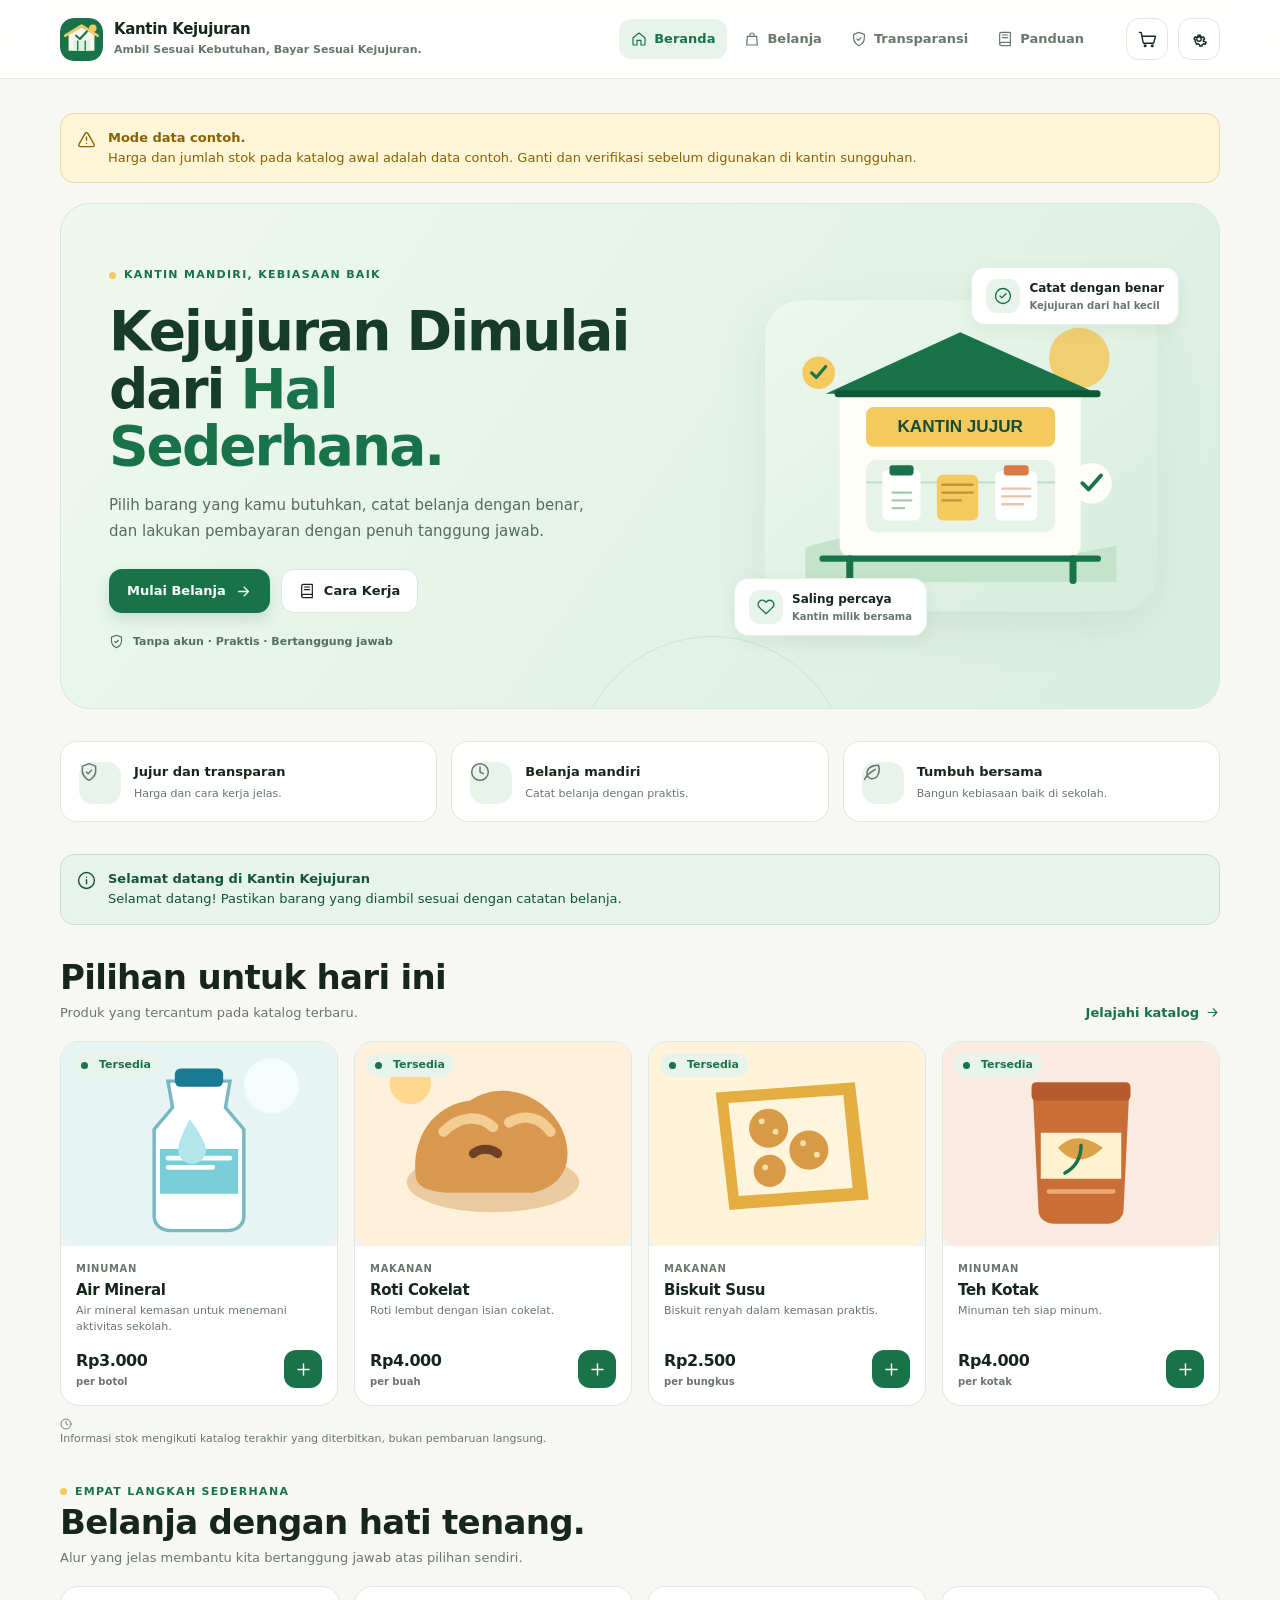
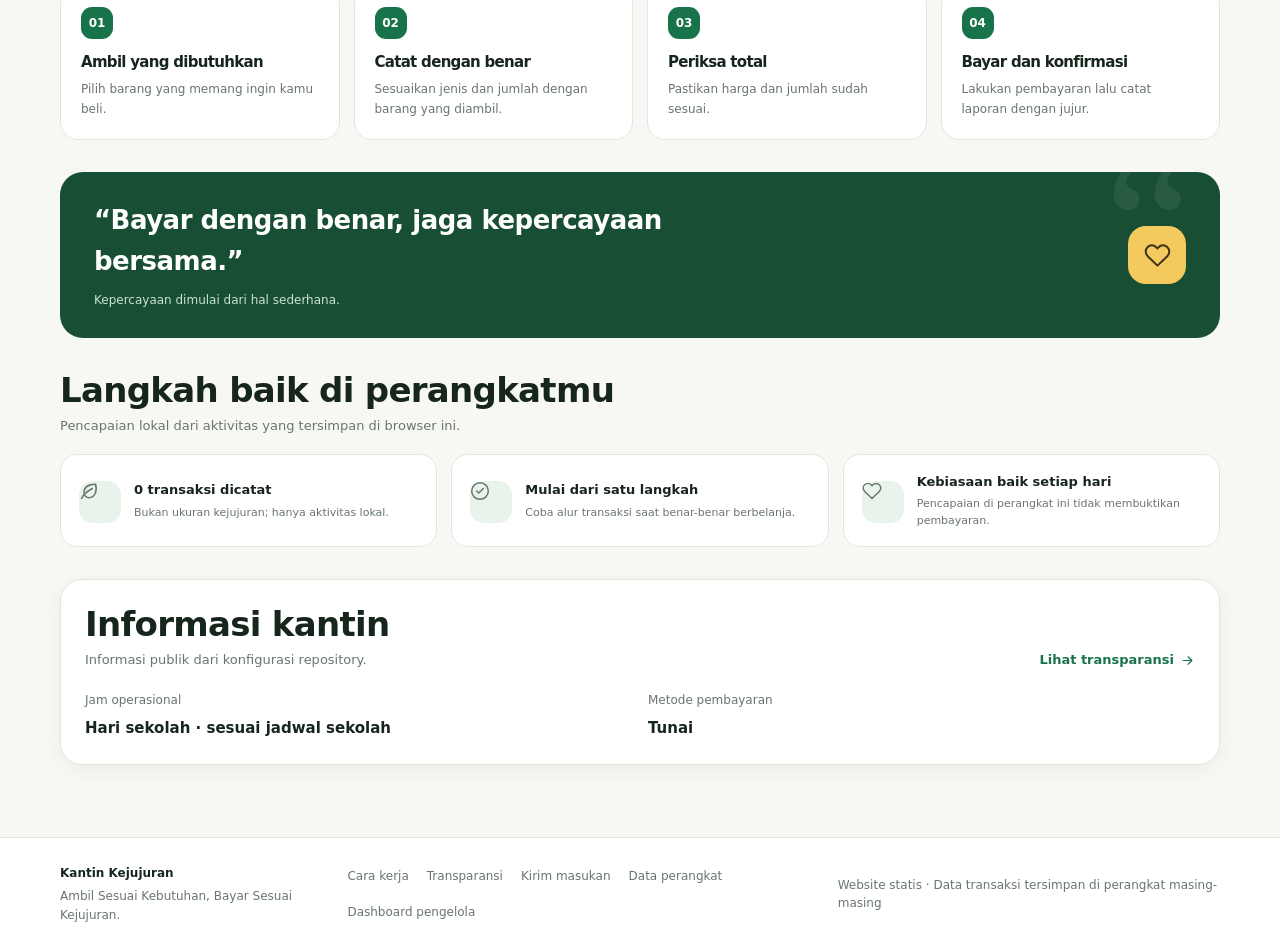
==== index.html @ 459eb71c "Add files via upload" ====
<!doctype html>
<html lang="id">
<head>
  <meta charset="utf-8">
  <meta name="viewport" content="width=device-width, initial-scale=1">
  <meta name="theme-color" content="#18734a">
  <meta name="description" content="Kantin Kejujuran — ambil sesuai kebutuhan, bayar sesuai kejujuran. Katalog dan pencatatan mandiri yang sederhana untuk lingkungan sekolah.">
  <meta name="color-scheme" content="light dark">
  <title>Kantin Kejujuran — Kejujuran Dimulai dari Hal Sederhana</title>
  <link rel="icon" type="image/svg+xml" href="./assets/images/logo.svg">
  <link rel="manifest" href="./manifest.json">
  <link rel="stylesheet" href="./assets/css/style.css">
  <link rel="stylesheet" href="./assets/css/components.css">
  <link rel="stylesheet" href="./assets/css/responsive.css">
</head>
<body>
  <a class="skip-link" href="#main-content">Lewati ke konten utama</a>
  <div id="app" class="app-shell">
    <header id="site-header" class="site-header"></header>
    <main id="main-content" tabindex="-1" class="main-content">
      <section class="loading-shell" aria-live="polite">
        <div class="loading-mark"><img src="./assets/images/logo.svg" alt="" width="44" height="44"></div>
        <p>Menyiapkan Kantin Kejujuran…</p>
      </section>
    </main>
    <footer id="site-footer" class="site-footer"></footer>
    <nav id="mobile-nav" class="mobile-nav" aria-label="Navigasi utama"></nav>
    <div id="toast-region" class="toast-region" aria-live="polite" aria-atomic="true"></div>
    <div id="dialog-root"></div>
  </div>
  <script type="module" src="./assets/js/app.js"></script>
</body>
</html>
---- assets/css/style.css ----
:root{--green:#18734a;--green-dark:#105637;--green-soft:#e8f4eb;--accent:#f4c95d;--cream:#f7f8f3;--surface:#fff;--surface-2:#f1f4ee;--text:#17261d;--muted:#68766d;--border:#dfe7df;--danger:#b64242;--danger-bg:#fff0ef;--warning:#8a6100;--warning-bg:#fff5d8;--success:#18734a;--shadow:0 16px 42px rgba(24,65,42,.08);--shadow-sm:0 5px 18px rgba(24,65,42,.06);--radius:22px;--radius-sm:14px;--radius-xs:10px;--content:1160px;--space:8px;--transition:180ms ease;--font:Inter,ui-sans-serif,system-ui,-apple-system,BlinkMacSystemFont,"Segoe UI",sans-serif}
*{box-sizing:border-box}html{scroll-behavior:smooth;scroll-padding-top:94px}body{margin:0;background:var(--cream);color:var(--text);font:15px/1.55 var(--font);-webkit-font-smoothing:antialiased}body.theme-dark{--cream:#111913;--surface:#18231b;--surface-2:#202d23;--text:#eef5ef;--muted:#a5b4a8;--border:#334338;--green-soft:#203d2b;--danger-bg:#402322;--warning-bg:#40371d;--shadow:0 16px 42px rgba(0,0,0,.22);--shadow-sm:0 5px 18px rgba(0,0,0,.17)}a{color:inherit;text-decoration:none}button,input,select,textarea{font:inherit}button{cursor:pointer}button:disabled{opacity:.45;cursor:not-allowed}img{max-width:100%;display:block}svg{display:block}.skip-link{position:fixed;z-index:999;left:12px;top:12px;padding:12px 16px;border-radius:10px;background:var(--text);color:var(--surface);transform:translateY(-160%)}.skip-link:focus{transform:translateY(0)}.app-shell{min-height:100vh;display:flex;flex-direction:column}.main-content{width:min(100% - 40px,var(--content));margin:0 auto;flex:1;padding:34px 0 72px;outline:none}.site-header{position:sticky;top:0;z-index:30;background:color-mix(in srgb,var(--surface) 92%,transparent);backdrop-filter:blur(16px);border-bottom:1px solid color-mix(in srgb,var(--border) 82%,transparent)}.header-inner{max-width:var(--content);width:calc(100% - 40px);margin:auto;min-height:78px;display:flex;align-items:center;gap:30px}.brand{display:inline-flex;align-items:center;gap:11px;flex-shrink:0}.brand-logo{width:43px;height:43px;border-radius:14px}.brand-copy{display:flex;flex-direction:column;line-height:1.16}.brand-name{font-size:15px;font-weight:850;letter-spacing:-.35px}.brand-tagline{margin-top:5px;font-size:11px;color:var(--muted);font-weight:550}.desktop-nav{display:flex;align-items:center;gap:5px;margin-left:auto}.nav-link{display:inline-flex;align-items:center;gap:7px;padding:10px 12px;border-radius:12px;color:var(--muted);font-size:13px;font-weight:700;transition:background var(--transition),color var(--transition)}.nav-link:hover,.nav-link.active{background:var(--green-soft);color:var(--green)}.header-actions{display:flex;align-items:center;gap:10px}.icon-button{position:relative;width:42px;height:42px;display:inline-grid;place-items:center;border:1px solid var(--border);border-radius:13px;background:var(--surface);color:var(--text);transition:transform var(--transition),border-color var(--transition)}.icon-button:hover{border-color:var(--green);transform:translateY(-1px)}.cart-count{position:absolute;top:-5px;right:-5px;min-width:19px;height:19px;padding:0 5px;display:grid;place-items:center;border-radius:999px;background:var(--accent);color:#3c3216;font-size:10px;font-weight:900;border:2px solid var(--surface)}.mobile-nav{display:none}.site-footer{border-top:1px solid var(--border);background:var(--surface)}.footer-inner{max-width:var(--content);width:calc(100% - 40px);margin:auto;padding:26px 0;display:flex;align-items:center;justify-content:space-between;gap:20px;color:var(--muted);font-size:12px}.footer-links{display:flex;flex-wrap:wrap;gap:18px}.footer-links a:hover{color:var(--green)}.loading-shell{min-height:42vh;display:flex;flex-direction:column;align-items:center;justify-content:center;color:var(--muted);gap:12px}.loading-mark{width:64px;height:64px;border-radius:20px;background:var(--green-soft);display:grid;place-items:center;animation:soft-pulse 1.4s ease-in-out infinite}@keyframes soft-pulse{50%{transform:scale(.96);opacity:.75}}.page-stack{display:flex;flex-direction:column;gap:32px}.page-heading{display:flex;justify-content:space-between;align-items:flex-end;gap:20px;margin-bottom:26px}.eyebrow{display:inline-flex;align-items:center;gap:8px;color:var(--green);text-transform:uppercase;letter-spacing:1.3px;font-size:11px;font-weight:850}.eyebrow-dot{width:7px;height:7px;border-radius:50%;background:var(--accent)}h1,h2,h3,h4,p{margin-top:0}h1,h2,h3,h4{line-height:1.18;letter-spacing:-.7px}h1{font-size:clamp(30px,4.5vw,52px);margin:11px 0 14px;font-weight:850}h2{font-size:clamp(24px,3vw,34px);margin-bottom:10px;font-weight:820}h3{font-size:19px;margin-bottom:8px;font-weight:800}h4{font-size:15px;margin-bottom:7px;font-weight:800}.lead{font-size:17px;color:var(--muted);max-width:650px;line-height:1.7}.muted{color:var(--muted)}.small{font-size:12px}.tiny{font-size:11px}.section-heading{display:flex;align-items:flex-end;justify-content:space-between;gap:18px;margin-bottom:18px}.section-heading p{margin-bottom:0;color:var(--muted);font-size:13px}.section-title{margin:0 0 6px}.content-narrow{max-width:800px;margin:0 auto}.surface{background:var(--surface);border:1px solid var(--border);border-radius:var(--radius);box-shadow:var(--shadow-sm)}.panel{padding:24px}.subtle-panel{background:var(--surface-2);border:1px solid var(--border);border-radius:var(--radius-sm);padding:16px}.divider{height:1px;background:var(--border);margin:20px 0}.notice{display:flex;align-items:flex-start;gap:12px;padding:14px 16px;border:1px solid #c8dfce;background:var(--green-soft);color:var(--green-dark);border-radius:14px;font-size:13px}.notice.warning{border-color:#ead7a3;background:var(--warning-bg);color:var(--warning)}.notice.danger{border-color:#edc7c4;background:var(--danger-bg);color:var(--danger)}.notice.info{border-color:var(--border);background:var(--surface-2);color:var(--muted)}.notice svg{flex-shrink:0;margin-top:2px}.notice strong{color:inherit}.button{display:inline-flex;align-items:center;justify-content:center;gap:9px;min-height:44px;padding:11px 17px;border-radius:13px;border:1px solid transparent;font-weight:800;font-size:13px;line-height:1.2;transition:transform var(--transition),background var(--transition),border-color var(--transition),box-shadow var(--transition);white-space:nowrap}.button:hover{transform:translateY(-1px)}.button:active{transform:translateY(0)}.button-primary{background:var(--green);color:#fff;box-shadow:0 7px 15px rgba(24,115,74,.16)}.button-primary:hover{background:var(--green-dark)}.button-secondary{background:var(--surface);border-color:var(--border);color:var(--text)}.button-secondary:hover{border-color:var(--green);color:var(--green)}.button-soft{background:var(--green-soft);color:var(--green)}.button-accent{background:var(--accent);color:#3d3212}.button-danger{background:var(--danger-bg);color:var(--danger);border-color:color-mix(in srgb,var(--danger) 18%,transparent)}.button-ghost{background:transparent;color:var(--muted);border-color:transparent}.button-sm{min-height:35px;padding:8px 11px;font-size:12px;border-radius:10px}.button-block{width:100%}.button-row{display:flex;align-items:center;gap:10px;flex-wrap:wrap}.text-link{display:inline-flex;align-items:center;gap:6px;color:var(--green);font-weight:800;font-size:13px}.text-link:hover{text-decoration:underline;text-underline-offset:3px}.pill{display:inline-flex;align-items:center;gap:6px;padding:5px 9px;border-radius:999px;background:var(--surface-2);color:var(--muted);font-size:11px;font-weight:800;line-height:1.25}.pill.success{background:var(--green-soft);color:var(--green)}.pill.warning{background:var(--warning-bg);color:var(--warning)}.pill.danger{background:var(--danger-bg);color:var(--danger)}.pill.demo{background:#fff2d1;color:#795800}.field{display:flex;flex-direction:column;gap:7px}.field label,.field-label{font-size:12px;font-weight:800;color:var(--text)}.field-hint{font-size:11px;color:var(--muted);margin-top:-2px}.input,.select,.textarea{width:100%;min-height:45px;border:1px solid var(--border);border-radius:12px;padding:11px 13px;background:var(--surface);color:var(--text);outline:none;transition:border-color var(--transition),box-shadow var(--transition)}.textarea{min-height:100px;resize:vertical}.input:focus,.select:focus,.textarea:focus{border-color:var(--green);box-shadow:0 0 0 3px color-mix(in srgb,var(--green) 14%,transparent)}.field-error{color:var(--danger);font-size:11px;min-height:0}.form-grid{display:grid;grid-template-columns:repeat(2,minmax(0,1fr));gap:16px}.form-grid .full{grid-column:1/-1}.checkbox-row{display:flex;align-items:flex-start;gap:10px;font-size:13px;color:var(--text)}.checkbox-row input{margin-top:4px;accent-color:var(--green);width:17px;height:17px;flex-shrink:0}.empty-state{text-align:center;padding:38px 22px;border:1px dashed var(--border);border-radius:var(--radius);background:var(--surface)}.empty-icon{width:57px;height:57px;display:grid;place-items:center;background:var(--green-soft);color:var(--green);border-radius:19px;margin:0 auto 16px}.empty-state p{max-width:390px;color:var(--muted);font-size:13px;margin:0 auto 18px}.toast-region{position:fixed;z-index:100;right:18px;bottom:20px;display:flex;flex-direction:column;gap:10px;width:min(370px,calc(100% - 36px));pointer-events:none}.toast{display:flex;gap:11px;align-items:flex-start;padding:14px 16px;background:var(--text);color:var(--surface);border-radius:14px;box-shadow:var(--shadow);animation:toast-in 180ms ease;pointer-events:auto;font-size:13px}.toast svg{flex-shrink:0;color:var(--accent)}@keyframes toast-in{from{opacity:0;transform:translateY(8px)}to{opacity:1;transform:translateY(0)}}.dialog-backdrop{position:fixed;z-index:80;inset:0;background:rgba(13,31,20,.48);padding:20px;display:grid;place-items:center;backdrop-filter:blur(3px)}.dialog{width:min(100%,500px);max-height:min(90vh,760px);overflow:auto;background:var(--surface);border:1px solid var(--border);border-radius:22px;box-shadow:var(--shadow);padding:24px}.dialog-head{display:flex;align-items:flex-start;justify-content:space-between;gap:16px;margin-bottom:18px}.dialog-head h3{margin:0}.dialog-close{background:var(--surface-2);border:0;border-radius:10px;width:35px;height:35px;display:grid;place-items:center;color:var(--muted);flex-shrink:0}.stat-grid{display:grid;grid-template-columns:repeat(4,minmax(0,1fr));gap:14px}.stat-card{padding:18px;border:1px solid var(--border);border-radius:18px;background:var(--surface)}.stat-top{display:flex;align-items:center;justify-content:space-between;gap:10px;color:var(--muted);font-size:12px;font-weight:700}.stat-icon{width:37px;height:37px;display:grid;place-items:center;background:var(--green-soft);color:var(--green);border-radius:12px}.stat-value{font-size:27px;letter-spacing:-.9px;font-weight:850;line-height:1.2;margin:12px 0 5px}.stat-note{font-size:11px;color:var(--muted)}.data-table-wrap{width:100%;overflow:auto;border:1px solid var(--border);border-radius:16px;background:var(--surface)}.data-table{width:100%;border-collapse:collapse;min-width:630px;font-size:12px}.data-table th{background:var(--surface-2);text-align:left;color:var(--muted);font-size:10px;text-transform:uppercase;letter-spacing:.7px;padding:13px 15px;font-weight:900;white-space:nowrap}.data-table td{padding:13px 15px;border-top:1px solid var(--border);vertical-align:middle}.data-table tbody tr:hover{background:color-mix(in srgb,var(--surface-2) 55%,transparent)}.table-product{display:flex;align-items:center;gap:10px;min-width:170px}.table-product img{width:42px;height:36px;object-fit:contain;border-radius:9px;background:var(--surface-2)}.table-product strong{display:block;font-size:12px}.table-product span{display:block;color:var(--muted);font-size:10px}.mini-actions{display:flex;gap:6px}.mini-actions .button{min-height:31px;padding:6px 9px}.status-dot{display:inline-block;width:7px;height:7px;border-radius:50%;background:currentColor;margin-right:5px}.rule-list{list-style:none;padding:0;margin:0;display:grid;gap:12px}.rule-list li{display:flex;align-items:flex-start;gap:10px;font-size:13px}.rule-check{width:21px;height:21px;border-radius:8px;background:var(--green-soft);color:var(--green);display:grid;place-items:center;flex-shrink:0}.progress-track{height:7px;border-radius:20px;background:var(--surface-2);overflow:hidden}.progress-fill{height:100%;border-radius:20px;background:var(--green);transition:width 220ms ease}.tab-row{display:flex;align-items:center;gap:6px;padding:5px;background:var(--surface-2);border-radius:14px;width:max-content;max-width:100%;overflow:auto}.tab-button{border:0;background:transparent;color:var(--muted);padding:9px 13px;border-radius:10px;font-size:12px;font-weight:800;white-space:nowrap}.tab-button.active{background:var(--surface);color:var(--green);box-shadow:var(--shadow-sm)}.filter-bar{display:flex;gap:10px;align-items:center;flex-wrap:wrap;margin-bottom:18px}.search-wrap{position:relative;flex:1;min-width:180px}.search-wrap .input{padding-left:41px}.search-wrap .search-icon{position:absolute;left:14px;top:50%;transform:translateY(-50%);color:var(--muted);pointer-events:none}.search-wrap .input:focus+.search-icon{color:var(--green)}.product-grid{display:grid;grid-template-columns:repeat(4,minmax(0,1fr));gap:16px}.product-card{background:var(--surface);border:1px solid var(--border);border-radius:19px;overflow:hidden;transition:transform var(--transition),box-shadow var(--transition),border-color var(--transition);display:flex;flex-direction:column;min-width:0}.product-card:hover{transform:translateY(-3px);box-shadow:var(--shadow);border-color:color-mix(in srgb,var(--green) 35%,var(--border))}.product-visual{position:relative;background:var(--surface-2);aspect-ratio:1.35/1;display:grid;place-items:center;overflow:hidden;cursor:pointer}.product-visual img{width:100%;height:100%;object-fit:cover;transition:transform 250ms ease}.product-card:hover .product-visual img{transform:scale(1.035)}.product-stock{position:absolute;top:11px;left:11px}.product-info{padding:15px;display:flex;flex-direction:column;flex:1}.product-category{font-size:10px;color:var(--muted);font-weight:800;text-transform:uppercase;letter-spacing:.7px}.product-name{font-size:15px;font-weight:850;margin:5px 0 4px;letter-spacing:-.3px}.product-description{font-size:11px;color:var(--muted);line-height:1.45;margin:0 0 14px;display:-webkit-box;-webkit-line-clamp:2;-webkit-box-orient:vertical;overflow:hidden}.product-card-bottom{display:flex;align-items:center;justify-content:space-between;gap:8px;margin-top:auto}.product-price{font-size:16px;font-weight:900;letter-spacing:-.4px}.product-unit{font-size:10px;color:var(--muted);font-weight:600}.add-button{height:38px;width:38px;flex-shrink:0;display:grid;place-items:center;background:var(--green);color:#fff;border:0;border-radius:12px;transition:background var(--transition),transform var(--transition)}.add-button:hover{background:var(--green-dark);transform:scale(1.04)}.add-button:disabled{background:var(--surface-2);color:var(--muted)}
---- assets/css/components.css ----
/* Komponen khusus halaman */
.hero{position:relative;overflow:hidden;display:grid;grid-template-columns:1.08fr .92fr;gap:30px;align-items:center;min-height:390px;padding:42px 48px;border-radius:30px;background:linear-gradient(125deg,#eff8ef 0%,#e3f2e7 58%,#d9efdf 100%);border:1px solid #d5e9d8}.theme-dark .hero{background:linear-gradient(125deg,#203b2a,#1d3325 58%,#23422c);border-color:#36533e}.hero::after{content:"";position:absolute;width:270px;height:270px;border:1px solid rgba(24,115,74,.11);border-radius:50%;right:32%;bottom:-200px}.hero-copy{position:relative;z-index:1;max-width:550px}.hero h1{font-size:clamp(35px,4.5vw,55px);line-height:1.05;letter-spacing:-2px;color:#163b28;margin:17px 0}.theme-dark .hero h1{color:#ecf7ee}.hero h1 span{color:var(--green)}.hero .lead{font-size:15px;max-width:490px;color:#536d5c}.theme-dark .hero .lead{color:#b9d2bf}.hero-actions{display:flex;flex-wrap:wrap;gap:11px;margin-top:25px}.hero-visual{position:relative;z-index:1;justify-self:end;width:100%;max-width:420px}.hero-visual img{width:100%;filter:drop-shadow(0 16px 24px rgba(27,81,45,.08))}.hero-float{position:absolute;display:flex;align-items:center;gap:9px;background:var(--surface);border:1px solid rgba(22,89,49,.1);padding:11px 14px;border-radius:14px;box-shadow:var(--shadow-sm);font-size:11px;font-weight:850}.hero-float strong{display:block;font-size:12px}.hero-float span{color:var(--muted);display:block;font-size:10px;font-weight:600}.hero-float .float-icon{width:34px;height:34px;border-radius:11px;display:grid;place-items:center;background:var(--green-soft);color:var(--green)}.hero-float.top{top:21px;right:-8px}.hero-float.bottom{left:-17px;bottom:30px}.trust-strip{display:grid;grid-template-columns:repeat(3,minmax(0,1fr));gap:14px}.trust-item{display:flex;align-items:center;gap:13px;padding:17px 18px;background:var(--surface);border:1px solid var(--border);border-radius:17px}.trust-icon{width:42px;height:42px;border-radius:14px;display:grid;place-items:center;background:var(--green-soft);color:var(--green);flex-shrink:0}.trust-item strong{display:block;font-size:13px}.trust-item span{display:block;color:var(--muted);font-size:11px;margin-top:3px}.category-chips{display:flex;align-items:center;gap:8px;overflow-x:auto;padding:2px 0 5px;scrollbar-width:thin}.category-chip{display:inline-flex;align-items:center;gap:7px;border:1px solid var(--border);border-radius:999px;padding:9px 13px;white-space:nowrap;font-weight:750;font-size:12px;color:var(--muted);background:var(--surface)}.category-chip:hover,.category-chip.active{background:var(--green-soft);border-color:#b7d9c0;color:var(--green)}.how-grid{display:grid;grid-template-columns:repeat(4,minmax(0,1fr));gap:14px}.how-card{padding:20px;background:var(--surface);border:1px solid var(--border);border-radius:18px}.step-number{height:32px;width:32px;display:grid;place-items:center;background:var(--green);color:#fff;border-radius:11px;font-size:12px;font-weight:900;margin-bottom:15px}.how-card h3{font-size:15px}.how-card p{font-size:12px;color:var(--muted);margin-bottom:0;line-height:1.65}.quote-banner{position:relative;overflow:hidden;border-radius:23px;background:#184f34;color:#fff;padding:28px 34px;display:flex;align-items:center;justify-content:space-between;gap:24px}.quote-banner::after{content:"“";position:absolute;right:27px;top:-47px;font-size:200px;line-height:1;color:rgba(255,255,255,.07);font-family:Georgia,serif}.quote-banner blockquote{position:relative;z-index:1;font-size:clamp(19px,2.5vw,26px);font-weight:800;letter-spacing:-.5px;max-width:650px;margin:0}.quote-banner p{position:relative;z-index:1;color:#cbe2d1;margin:10px 0 0;font-size:12px}.quote-mark{position:relative;z-index:1;flex-shrink:0;width:58px;height:58px;border-radius:18px;background:var(--accent);color:#3f3517;display:grid;place-items:center}.cart-layout{display:grid;grid-template-columns:minmax(0,1fr) 340px;align-items:start;gap:22px}.cart-items{display:grid;gap:12px}.cart-item{display:grid;grid-template-columns:83px minmax(0,1fr) auto;gap:15px;align-items:center;padding:15px;background:var(--surface);border:1px solid var(--border);border-radius:17px}.cart-item img{width:83px;height:78px;object-fit:cover;background:var(--surface-2);border-radius:12px}.cart-item-title{font-size:14px;font-weight:850;margin:0 0 3px}.cart-item-price{font-size:12px;color:var(--muted)}.cart-item-side{text-align:right;display:flex;flex-direction:column;align-items:flex-end;gap:9px}.cart-item-subtotal{font-size:14px;font-weight:900}.quantity-control{display:flex;align-items:center;gap:11px;padding:4px;background:var(--surface-2);border-radius:11px}.quantity-control button{width:29px;height:29px;border:1px solid var(--border);border-radius:8px;background:var(--surface);color:var(--text);display:grid;place-items:center}.quantity-control span{min-width:16px;text-align:center;font-size:12px;font-weight:850}.summary-card{padding:22px;position:sticky;top:100px}.summary-card h3{margin-bottom:17px}.summary-line{display:flex;align-items:center;justify-content:space-between;gap:12px;margin:12px 0;color:var(--muted);font-size:12px}.summary-line strong{color:var(--text);font-size:12px}.summary-total{display:flex;justify-content:space-between;align-items:flex-end;gap:12px;border-top:1px dashed var(--border);padding-top:17px;margin-top:17px}.summary-total span{font-size:12px;color:var(--muted)}.summary-total strong{font-size:24px;letter-spacing:-.8px}.checkout-steps{display:flex;gap:8px;align-items:center;margin:0 0 24px}.checkout-step{display:flex;align-items:center;gap:9px;color:var(--muted);font-size:11px;font-weight:800}.checkout-step .num{width:29px;height:29px;border:1px solid var(--border);display:grid;place-items:center;border-radius:10px;background:var(--surface);font-size:11px}.checkout-step.active{color:var(--green)}.checkout-step.active .num,.checkout-step.done .num{background:var(--green);color:#fff;border-color:var(--green)}.step-line{height:1px;flex:1;background:var(--border);min-width:15px}.checkout-layout{display:grid;grid-template-columns:minmax(0,1fr) 330px;gap:22px;align-items:start}.payment-option{display:flex;align-items:flex-start;gap:12px;padding:15px;border:1px solid var(--border);border-radius:15px;background:var(--surface);cursor:pointer}.payment-option:has(input:checked){border-color:var(--green);box-shadow:0 0 0 2px color-mix(in srgb,var(--green) 12%,transparent);background:var(--green-soft)}.payment-option input{margin-top:4px;accent-color:var(--green)}.payment-option-title{display:block;font-size:13px;font-weight:850}.payment-option-desc{display:block;font-size:11px;color:var(--muted);margin-top:3px}.receipt-paper{max-width:680px;margin:0 auto;background:#fff;color:#1c2820;border:1px solid #e1e6e0;border-radius:8px;box-shadow:var(--shadow);padding:34px}.receipt-head{text-align:center;padding-bottom:22px;border-bottom:1px dashed #cdd6ce}.receipt-head img{width:47px;height:47px;margin:0 auto 10px}.receipt-head h2{font-size:22px;margin:0 0 4px}.receipt-head p{color:#68766d;font-size:11px;margin:0}.receipt-id{display:flex;justify-content:space-between;gap:15px;padding:17px 0;font-size:11px}.receipt-id strong{display:block;font-size:12px}.receipt-table{width:100%;border-collapse:collapse;margin:8px 0 18px;font-size:12px}.receipt-table th,.receipt-table td{padding:10px 0;border-bottom:1px solid #e7ebe7;text-align:left}.receipt-table th{color:#68766d;font-size:10px}.receipt-table td:last-child,.receipt-table th:last-child{text-align:right}.receipt-total{display:flex;justify-content:space-between;align-items:center;padding-top:12px;font-size:13px}.receipt-total strong{font-size:22px}.receipt-note{font-size:10px;color:#68766d;line-height:1.6;padding:13px;background:#f4f7f3;margin-top:20px;border-radius:8px}.timeline{display:grid;gap:0}.timeline-item{display:grid;grid-template-columns:38px minmax(0,1fr);gap:11px;padding-bottom:20px;position:relative}.timeline-item:not(:last-child)::before{content:"";position:absolute;top:29px;bottom:0;left:17px;width:2px;background:var(--border)}.timeline-icon{width:36px;height:36px;border-radius:12px;display:grid;place-items:center;background:var(--green-soft);color:var(--green);position:relative;z-index:1}.timeline-item h4{margin:2px 0 5px}.timeline-item p{font-size:12px;color:var(--muted);margin:0}.honesty-guide{display:grid;grid-template-columns:230px minmax(0,1fr);gap:22px}.guide-steps{display:grid;gap:8px}.guide-step{width:100%;border:1px solid var(--border);background:var(--surface);padding:13px;border-radius:13px;display:flex;align-items:center;gap:10px;text-align:left;color:var(--muted);font-size:12px;font-weight:750}.guide-step.active{background:var(--green-soft);border-color:#b8d9c0;color:var(--green)}.guide-step .num{width:27px;height:27px;display:grid;place-items:center;border-radius:9px;background:var(--surface-2);font-size:11px;font-weight:900}.guide-content{padding:28px}.guide-illustration{width:70px;height:70px;border-radius:22px;background:var(--green-soft);display:grid;place-items:center;color:var(--green);margin-bottom:20px}.guide-content p{color:var(--muted);max-width:530px}.settings-preview{border:1px dashed var(--border);border-radius:18px;padding:18px;background:var(--surface-2)}.settings-preview-card{border-radius:14px;padding:18px;color:#fff;background:var(--green);display:flex;gap:12px;align-items:center}.settings-preview-card img{width:44px;height:44px;border-radius:13px}.settings-preview-card strong{display:block}.settings-preview-card span{display:block;font-size:11px;opacity:.8}.color-input{width:48px;height:43px;border:1px solid var(--border);border-radius:10px;padding:3px;background:var(--surface)}.file-drop{border:1px dashed var(--border);border-radius:14px;background:var(--surface-2);padding:19px;text-align:center}.file-drop input{display:block;width:100%;margin-top:12px;font-size:12px}.admin-layout{display:grid;grid-template-columns:220px minmax(0,1fr);gap:22px;align-items:start}.admin-sidebar{position:sticky;top:98px;padding:14px}.admin-sidebar-title{font-size:10px;color:var(--muted);text-transform:uppercase;letter-spacing:1px;font-weight:900;padding:8px 10px}.admin-nav{display:grid;gap:4px}.admin-nav a{display:flex;align-items:center;gap:10px;padding:11px 12px;border-radius:11px;font-size:12px;font-weight:800;color:var(--muted)}.admin-nav a:hover,.admin-nav a.active{background:var(--green-soft);color:var(--green)}.admin-main{min-width:0}.admin-topbar{display:flex;align-items:center;justify-content:space-between;gap:16px;margin-bottom:20px}.admin-topbar h2{margin:0;font-size:26px}.admin-section{scroll-margin-top:105px}.admin-caution{font-size:11px;color:var(--muted);margin:10px 0 0}.feedback-card{padding:18px;border:1px solid var(--border);border-radius:16px;background:var(--surface)}.feedback-card + .feedback-card{margin-top:10px}.feedback-meta{display:flex;justify-content:space-between;gap:12px;align-items:center;font-size:10px;color:var(--muted);margin-bottom:8px}.feedback-message{font-size:13px;white-space:pre-wrap;overflow-wrap:anywhere}.receipt-actions{display:flex;justify-content:center;gap:10px;flex-wrap:wrap;margin:22px 0}.mobile-only{display:none}.desktop-only{display:initial}.demo-banner{margin-bottom:20px}.skeleton{background:linear-gradient(90deg,var(--surface-2) 25%,color-mix(in srgb,var(--surface-2) 65%,var(--border)) 37%,var(--surface-2) 63%);background-size:400% 100%;animation:skeleton 1.3s ease infinite;border-radius:10px}@keyframes skeleton{0%{background-position:100% 0}100%{background-position:0 0}}
---- assets/css/responsive.css ----
@media(max-width:1080px){.desktop-nav{gap:0}.nav-link{padding:9px 9px;font-size:12px}.header-inner{gap:18px}.product-grid{grid-template-columns:repeat(3,minmax(0,1fr))}.hero{padding:34px;gap:16px}.stat-grid{grid-template-columns:repeat(2,minmax(0,1fr))}.how-grid{grid-template-columns:repeat(2,minmax(0,1fr))}}
@media(max-width:800px){.header-inner{min-height:68px}.desktop-nav{display:none}.header-actions{margin-left:auto}.mobile-nav{display:flex;position:fixed;z-index:40;bottom:0;left:0;right:0;padding:8px max(8px,env(safe-area-inset-left)) calc(8px + env(safe-area-inset-bottom));border-top:1px solid var(--border);background:color-mix(in srgb,var(--surface) 94%,transparent);backdrop-filter:blur(16px);justify-content:space-around;gap:4px}.mobile-nav a{display:flex;flex-direction:column;align-items:center;justify-content:center;gap:4px;min-width:0;flex:1;min-height:48px;border-radius:12px;color:var(--muted);font-size:9px;font-weight:800}.mobile-nav a.active{color:var(--green);background:var(--green-soft)}.mobile-nav svg{width:20px;height:20px}.main-content{width:calc(100% - 30px);padding:22px 0 104px}.header-inner,.footer-inner{width:calc(100% - 30px)}.footer-inner{padding-bottom:90px;flex-direction:column;align-items:flex-start;gap:12px}.hero{grid-template-columns:1fr;min-height:auto;padding:29px 24px 20px;border-radius:24px}.hero h1{font-size:clamp(34px,8vw,48px);max-width:590px}.hero-visual{max-width:350px;justify-self:center;margin:0 auto}.hero-float.top{right:0;top:8px}.hero-float.bottom{left:0;bottom:15px}.trust-strip{grid-template-columns:1fr;gap:9px}.trust-item{padding:13px}.product-grid{grid-template-columns:repeat(2,minmax(0,1fr));gap:11px}.product-info{padding:12px}.product-name{font-size:14px}.product-price{font-size:15px}.product-visual{aspect-ratio:1.22/1}.cart-layout,.checkout-layout{grid-template-columns:1fr}.summary-card{position:static}.cart-item{grid-template-columns:67px minmax(0,1fr);gap:12px}.cart-item img{width:67px;height:67px}.cart-item-side{grid-column:2;flex-direction:row;align-items:center;justify-content:space-between;text-align:left;width:100%}.cart-item-title{font-size:13px}.honesty-guide{grid-template-columns:1fr}.guide-steps{grid-template-columns:repeat(2,minmax(0,1fr))}.guide-content{padding:22px}.admin-layout{grid-template-columns:1fr}.admin-sidebar{position:static;padding:10px}.admin-nav{display:flex;overflow-x:auto}.admin-nav a{flex-shrink:0}.admin-sidebar-title{display:none}.admin-main{min-width:0}.admin-topbar h2{font-size:23px}.page-heading{align-items:flex-start;flex-direction:column}.page-heading .button-row{width:100%}.quote-banner{padding:24px}.quote-mark{width:48px;height:48px}.stat-grid{gap:10px}.stat-card{padding:15px}.stat-value{font-size:24px}.desktop-only{display:none}.mobile-only{display:initial}}
@media(max-width:480px){.brand-tagline{max-width:180px;font-size:10px}.brand-logo{width:39px;height:39px}.header-inner{gap:9px}.header-actions{gap:6px}.icon-button{width:39px;height:39px}.main-content{width:calc(100% - 24px)}.header-inner,.footer-inner{width:calc(100% - 24px)}.hero{padding:24px 18px 16px}.hero h1{letter-spacing:-1.4px}.hero .lead{font-size:14px}.hero-actions .button{flex:1}.hero-float{padding:8px 10px;gap:7px}.hero-float .float-icon{width:29px;height:29px}.hero-float strong{font-size:11px}.hero-float span{font-size:9px}.product-grid{gap:9px}.product-card{border-radius:15px}.product-info{padding:10px}.product-description{font-size:10px;margin-bottom:11px}.product-visual{aspect-ratio:1.15/1}.product-stock{top:7px;left:7px}.pill{font-size:9px;padding:4px 7px}.add-button{width:34px;height:34px;border-radius:10px}.filter-bar{gap:7px}.filter-bar .select{min-width:0;flex:1}.section-heading{align-items:flex-start;flex-direction:column}.how-grid{grid-template-columns:1fr}.how-card{padding:17px}.quote-banner{align-items:flex-start;gap:12px;padding:21px}.quote-banner blockquote{font-size:19px}.quote-mark{width:42px;height:42px;border-radius:14px}.page-stack{gap:25px}.panel{padding:17px}.form-grid{grid-template-columns:1fr}.form-grid .full{grid-column:auto}.checkout-steps{gap:4px}.checkout-step{gap:5px;font-size:9px}.checkout-step .num{width:26px;height:26px}.stat-grid{grid-template-columns:repeat(2,minmax(0,1fr))}.stat-card{padding:13px}.stat-top{font-size:10px}.stat-icon{width:31px;height:31px}.stat-value{font-size:22px}.stat-note{font-size:10px}.guide-steps{grid-template-columns:1fr}.receipt-paper{padding:22px 17px}.receipt-actions .button{flex:1}.admin-topbar{align-items:flex-start;flex-direction:column}.admin-topbar .button-row{width:100%}.admin-topbar .button{flex:1}.button-row .button{min-width:0}.footer-links{gap:12px}.toast-region{bottom:85px}}
@media(prefers-reduced-motion:reduce){*,*::before,*::after{scroll-behavior:auto!important;animation-duration:.01ms!important;animation-iteration-count:1!important;transition-duration:.01ms!important}}
@media print{body{background:#fff!important;color:#111!important}.site-header,.site-footer,.mobile-nav,.toast-region,.receipt-actions,.no-print,.skip-link,.page-heading{display:none!important}.main-content{width:100%;padding:0;margin:0}.receipt-paper{box-shadow:none;border:0;max-width:none;padding:10mm}.receipt-note{background:#f7f7f7!important;print-color-adjust:exact}.receipt-head h2{color:#111}}
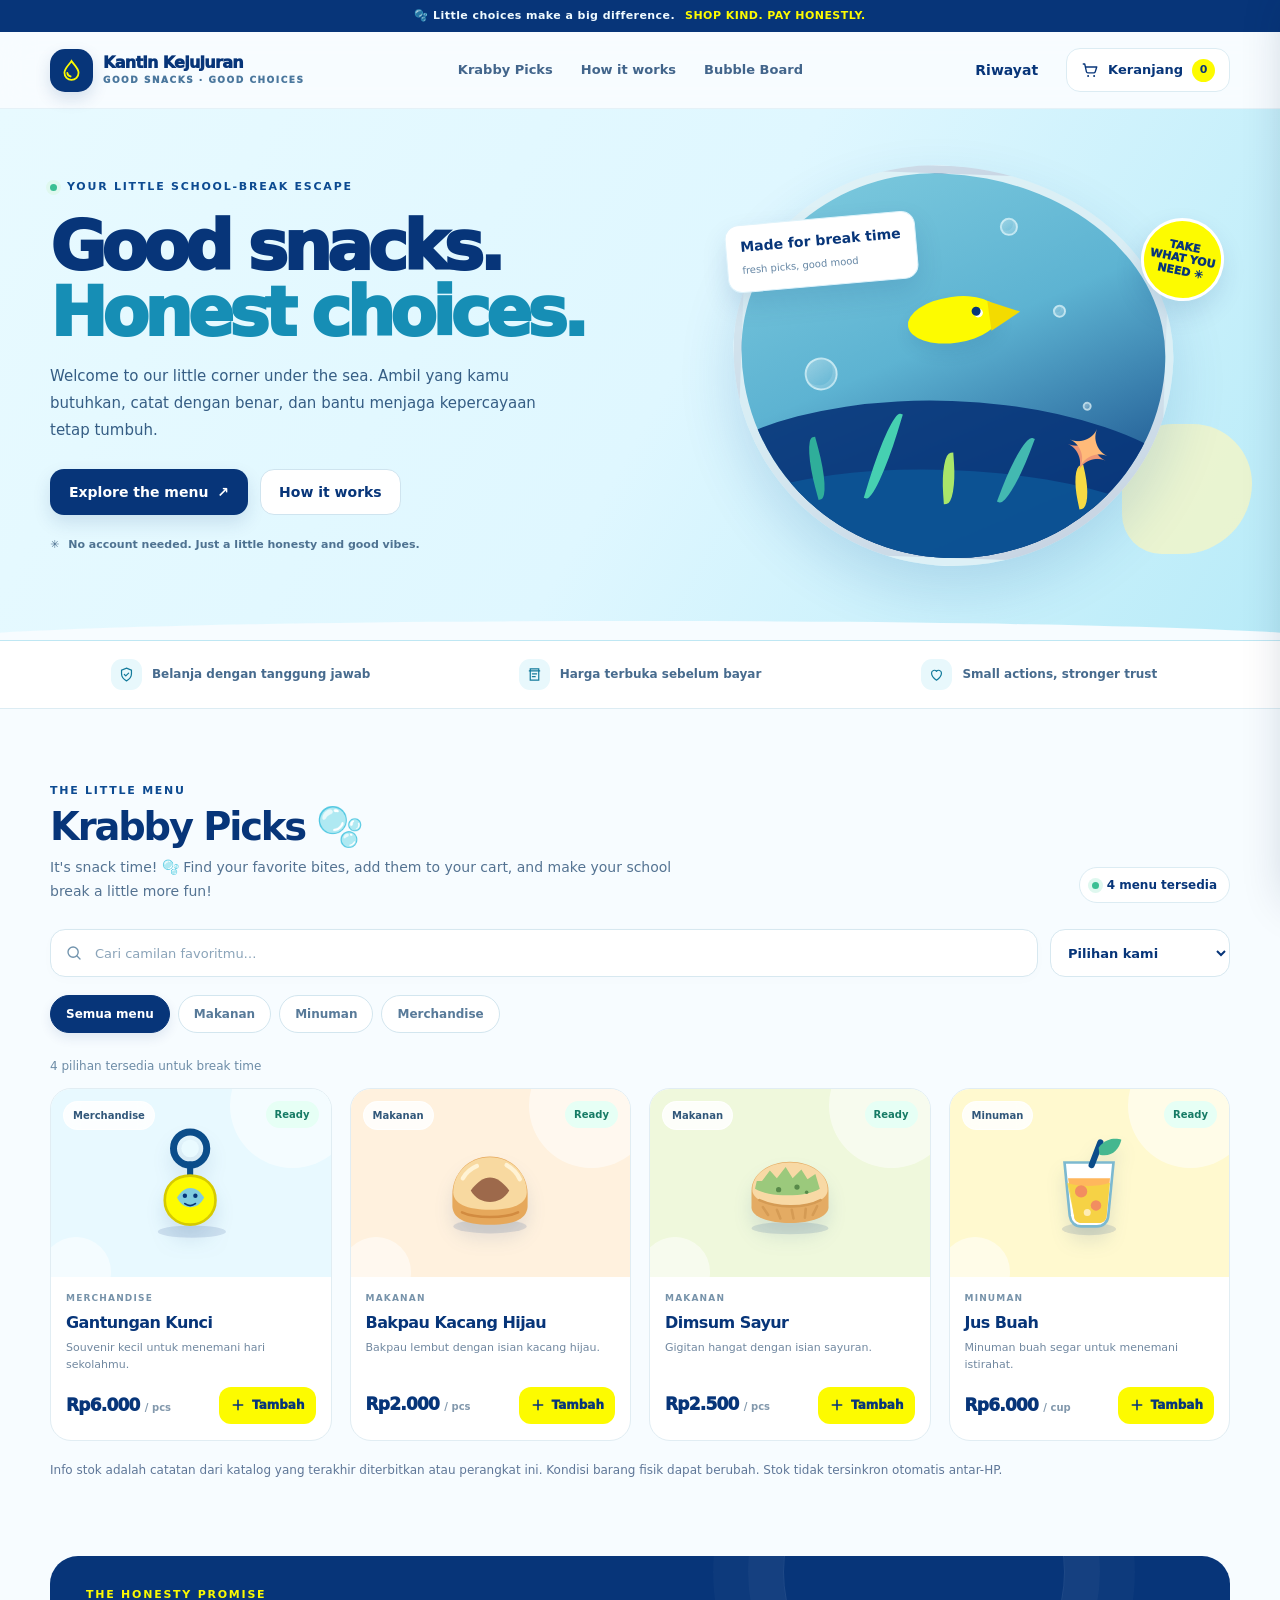
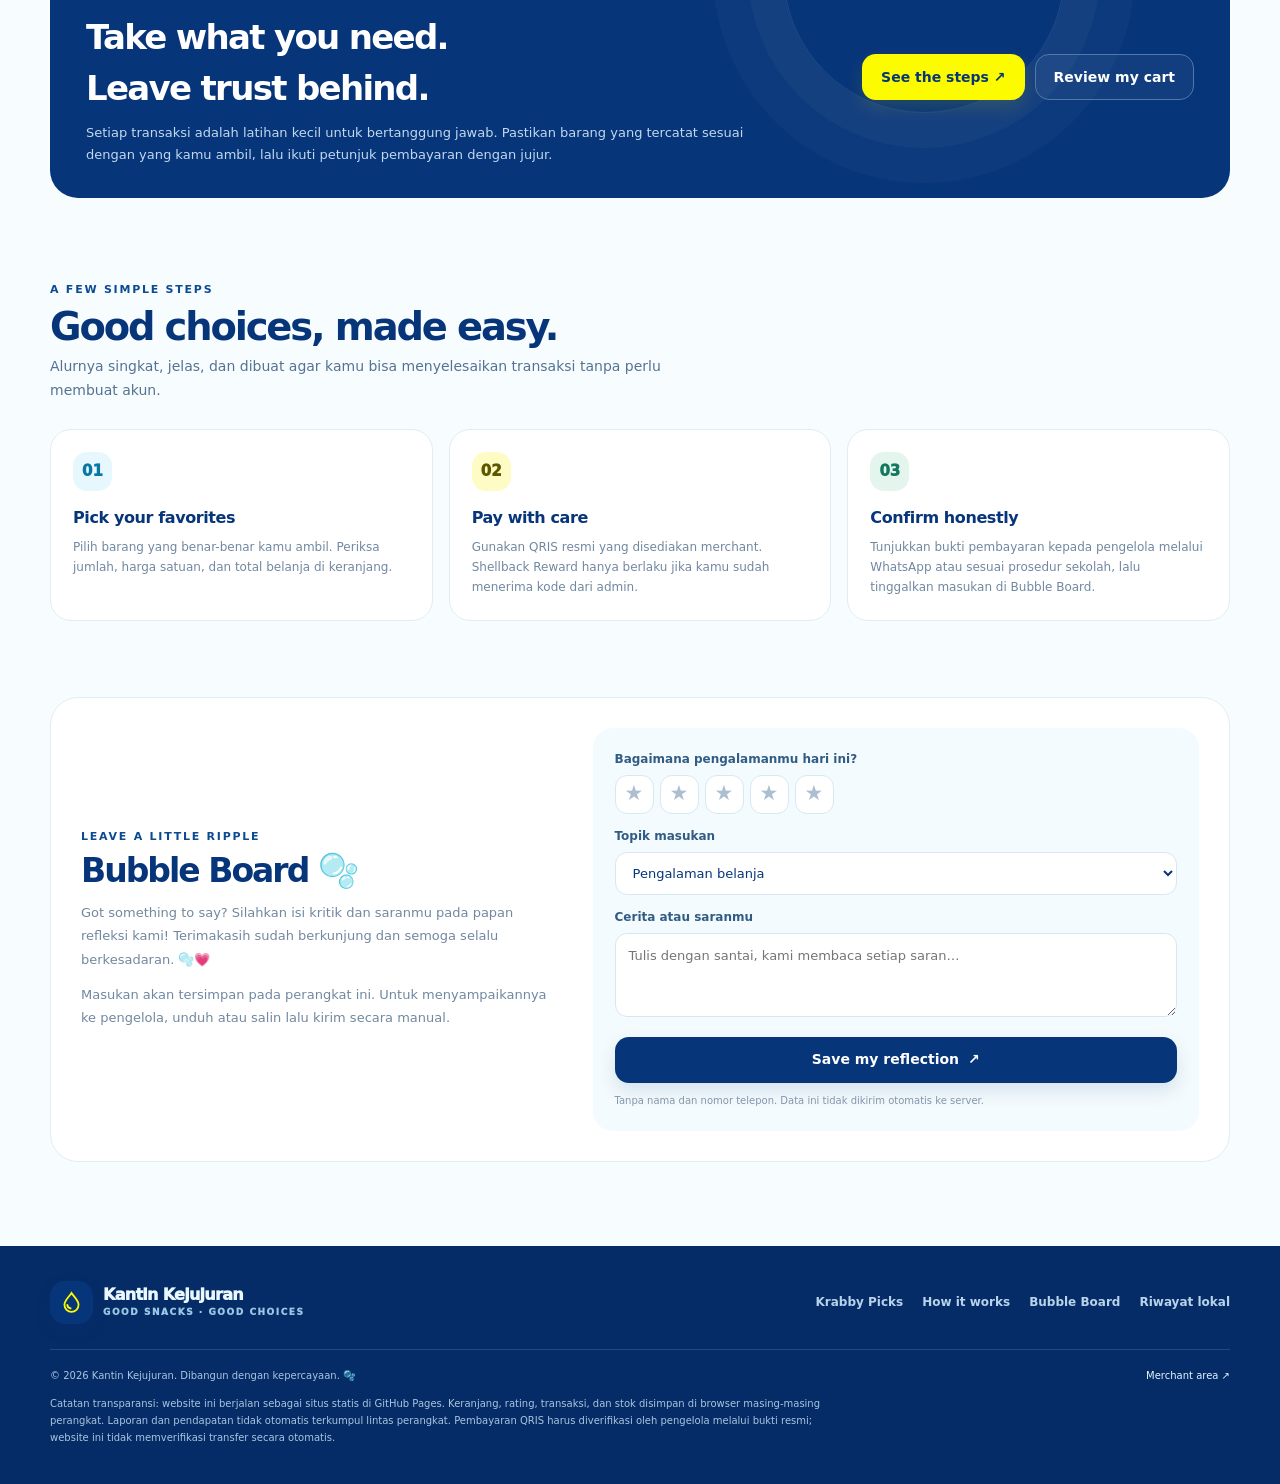
==== commit 40031d24: "Add files via upload" ====
--- a/index.html
+++ b/index.html
@@ -3,31 +3,201 @@
 <head>
   <meta charset="utf-8">
   <meta name="viewport" content="width=device-width, initial-scale=1">
-  <meta name="theme-color" content="#18734a">
-  <meta name="description" content="Kantin Kejujuran — ambil sesuai kebutuhan, bayar sesuai kejujuran. Katalog dan pencatatan mandiri yang sederhana untuk lingkungan sekolah.">
-  <meta name="color-scheme" content="light dark">
-  <title>Kantin Kejujuran — Kejujuran Dimulai dari Hal Sederhana</title>
-  <link rel="icon" type="image/svg+xml" href="./assets/images/logo.svg">
-  <link rel="manifest" href="./manifest.json">
-  <link rel="stylesheet" href="./assets/css/style.css">
-  <link rel="stylesheet" href="./assets/css/components.css">
-  <link rel="stylesheet" href="./assets/css/responsive.css">
+  <meta name="theme-color" content="#073579">
+  <meta name="description" content="Kantin Kejujuran — pilih camilan, catat belanja, dan bayar dengan tanggung jawab.">
+  <title>Kantin Kejujuran — Krabby Picks</title>
+  <style>
+    :root{--cyan:#6CC2D5;--sky:#80CCDF;--yellow:#FDFB00;--navy:#073579;--navy2:#0c4a91;--ink:#092c5d;--muted:#5f7798;--paper:#f7fcff;--white:#fff;--line:#dcecf3;--mint:#eafaff;--coral:#ff967f;--green:#177b67;--shadow:0 18px 50px rgba(7,53,121,.11);--radius:24px;--max:1180px}
+    *{box-sizing:border-box}html{scroll-behavior:smooth;scroll-padding-top:90px}body{margin:0;background:var(--paper);color:var(--navy);font-family:Inter,ui-sans-serif,system-ui,-apple-system,BlinkMacSystemFont,"Segoe UI",sans-serif;font-size:15px;line-height:1.5;-webkit-font-smoothing:antialiased}body.locked{overflow:hidden}button,input,select,textarea{font:inherit}button{cursor:pointer}button:focus-visible,a:focus-visible,input:focus-visible,select:focus-visible,textarea:focus-visible{outline:3px solid #ffda00;outline-offset:3px}a{color:inherit;text-decoration:none}button{border:0}img{max-width:100%}.wrap{width:min(var(--max),calc(100% - 40px));margin-inline:auto}.eyebrow{font-size:11px;letter-spacing:.16em;text-transform:uppercase;font-weight:850;color:var(--navy2)}.muted{color:var(--muted)}.tiny{font-size:12px}.soft-pill{display:inline-flex;align-items:center;gap:8px;background:#fff;border:1px solid var(--line);border-radius:999px;padding:8px 12px;font-size:12px;font-weight:750}.dot{height:7px;width:7px;background:#3bbf93;border-radius:50%;display:inline-block;box-shadow:0 0 0 4px #dff8ef}.btn{display:inline-flex;align-items:center;justify-content:center;gap:9px;min-height:46px;padding:0 18px;border-radius:14px;font-weight:800;font-size:14px;transition:transform .18s,box-shadow .18s,background .18s;border:1px solid transparent}.btn:hover{transform:translateY(-2px)}.btn-primary{background:var(--navy);color:white;box-shadow:0 8px 18px #07357920}.btn-primary:hover{background:#0b478d;box-shadow:0 12px 24px #07357925}.btn-yellow{background:var(--yellow);color:var(--navy);box-shadow:0 8px 18px #d8d50022}.btn-outline{background:#fff;border-color:#cfe4ef;color:var(--navy)}.btn-plain{background:transparent;color:var(--navy)}.btn-danger{background:#fff1ef;border-color:#ffd8d3;color:#9c382d}.btn:disabled{opacity:.45;cursor:not-allowed;transform:none;box-shadow:none}.icon-btn{width:42px;height:42px;display:grid;place-items:center;border-radius:13px;background:#eff9fd;color:var(--navy);position:relative}.icon-btn svg{width:19px;height:19px}.site-header{position:sticky;z-index:30;top:0;background:rgba(247,252,255,.88);backdrop-filter:blur(16px);border-bottom:1px solid #dcecf3aa}.nav{height:76px;display:flex;align-items:center;justify-content:space-between;gap:25px}.brand{display:flex;align-items:center;gap:10px;min-width:max-content}.brand-mark{width:43px;height:43px;border-radius:15px;background:var(--navy);color:var(--yellow);display:grid;place-items:center;position:relative;box-shadow:0 7px 16px #07357925}.brand-mark svg{width:25px;height:25px}.brand-name{font-weight:950;letter-spacing:-.045em;font-size:16px;line-height:1.05}.brand-name small{display:block;color:#4a779d;font-size:9px;letter-spacing:.17em;text-transform:uppercase;margin-top:4px}.nav-links{display:flex;align-items:center;gap:28px;color:#42658b;font-size:13px;font-weight:750}.nav-links a:hover{color:var(--navy)}.nav-actions{display:flex;align-items:center;gap:9px}.cart-trigger{display:flex;align-items:center;gap:9px;padding:0 14px;height:44px;border-radius:14px;background:#fff;border:1px solid var(--line);font-size:13px;font-weight:850;color:var(--navy)}.cart-count{height:23px;min-width:23px;border-radius:99px;background:var(--yellow);display:grid;place-items:center;padding:0 5px;font-size:11px}.mobile-menu{display:none}
+    .announcement{background:var(--navy);color:#effaff;font-size:11px;font-weight:750;letter-spacing:.04em}.announcement .wrap{display:flex;justify-content:center;align-items:center;gap:10px;min-height:32px;text-align:center}.announcement strong{color:var(--yellow)}
+    .hero{position:relative;overflow:hidden;padding:46px 0 62px;background:linear-gradient(120deg,#e8faff 0%,#dff7ff 52%,#b8ebf8 100%);border-bottom:1px solid #bfe7f3}.hero-grid{display:grid;grid-template-columns:1fr .93fr;align-items:center;gap:30px;min-height:360px}.hero-copy{position:relative;z-index:2;padding:24px 0}.hero .eyebrow{display:flex;align-items:center;gap:10px}.hero h1{font-size:clamp(42px,5.3vw,72px);line-height:.98;letter-spacing:-.07em;max-width:630px;margin:18px 0 17px;font-weight:950}.hero h1 em{font-style:normal;color:#168eb5;position:relative;white-space:nowrap}.hero p{max-width:510px;color:#355d84;line-height:1.8;font-size:15px;margin:0 0 25px}.hero-actions{display:flex;align-items:center;gap:12px;flex-wrap:wrap}.hero-note{display:flex;align-items:center;gap:9px;margin-top:22px;color:#4e7291;font-size:11px;font-weight:700}.hero-art{position:relative;min-height:345px;display:grid;place-items:center}.ocean-window{width:min(100%,440px);aspect-ratio:1.1;border-radius:46% 54% 50% 50% / 46% 47% 53% 54%;background:linear-gradient(155deg,#80ccdf 0%,#5db3d2 45%,#073579 100%);position:relative;overflow:hidden;box-shadow:0 24px 55px #0b599a29;border:8px solid rgba(255,255,255,.76);transform:rotate(2deg)}.ocean-window:before{content:"";position:absolute;width:130%;height:64%;left:-15%;bottom:-23%;border-radius:50% 50% 0 0;background:#073579;opacity:.9}.ocean-window:after{content:"";position:absolute;width:120%;height:43%;left:-10%;bottom:-20%;border-radius:50% 50% 0 0;background:#0d5596;opacity:.9}.reef{position:absolute;z-index:2;bottom:14%;width:78%;left:11%;height:23%;display:flex;align-items:flex-end;justify-content:space-around}.seaweed{width:13px;height:62px;border-radius:80% 0 80% 0;background:#2fae9a;transform:rotate(-17deg);position:relative}.seaweed:nth-child(2){height:91px;background:#46d0b1;transform:rotate(15deg)}.seaweed:nth-child(3){height:51px;background:#a9e66a;transform:rotate(-6deg)}.seaweed:nth-child(4){height:72px;background:#43b9b1;transform:rotate(19deg)}.seaweed:nth-child(5){height:43px;background:#f7da44;transform:rotate(-14deg)}.bubble{position:absolute;border:2px solid #effdff9c;border-radius:50%;z-index:3;background:linear-gradient(140deg,#ffffff57,#ffffff05);box-shadow:inset -3px -3px 0 #fff2}.bubble.b1{width:24px;height:24px;top:18%;left:18%}.bubble.b2{width:13px;height:13px;top:33%;left:73%}.bubble.b3{width:33px;height:33px;top:49%;left:15%}.bubble.b4{width:18px;height:18px;top:11%;left:60%}.bubble.b5{width:9px;height:9px;top:58%;right:17%}.starfish{position:absolute;z-index:4;color:#ffba79;font-size:55px;right:12%;bottom:19%;transform:rotate(22deg);text-shadow:0 5px 0 #ee9675}.fish{position:absolute;z-index:5;width:91px;height:46px;background:var(--yellow);border-radius:50% 48% 48% 50%;top:32%;left:39%;transform:rotate(-10deg);box-shadow:0 9px 16px #042e641a}.fish:before{content:"";position:absolute;right:-22px;top:9px;border-left:31px solid #f3db00;border-top:15px solid transparent;border-bottom:15px solid transparent}.fish:after{content:"";position:absolute;width:9px;height:9px;border-radius:50%;background:var(--navy);right:17px;top:13px;box-shadow:2px 2px 0 white}.fish-label{position:absolute;z-index:6;left:9%;top:13%;padding:11px 14px;background:white;border:1px solid #dff3fb;border-radius:14px;color:var(--navy);box-shadow:0 12px 26px #07357920;transform:rotate(-5deg)}.fish-label strong{font-size:14px;display:block}.fish-label span{font-size:10px;color:#6687a5}.art-sticker{position:absolute;right:1%;top:13%;z-index:7;background:var(--yellow);border:3px solid white;width:83px;height:83px;border-radius:50%;display:grid;place-items:center;text-align:center;font-size:11px;line-height:1.15;font-weight:950;transform:rotate(11deg);box-shadow:0 12px 26px #07357922}.sun-blob{position:absolute;width:130px;height:130px;right:-4%;bottom:3%;border-radius:46% 54% 64% 36%;background:#fff8bd;opacity:.66}.wave-bottom{position:absolute;left:-5%;right:-5%;bottom:-1px;height:20px;background:var(--paper);border-radius:50% 50% 0 0 / 100% 100% 0 0}
+    .trust-row{padding:18px 0;border-bottom:1px solid var(--line);background:#fff}.trust-grid{display:grid;grid-template-columns:repeat(3,1fr);gap:18px}.trust-item{display:flex;align-items:center;justify-content:center;gap:10px;color:#476b8e;font-size:12px;font-weight:750;text-align:center}.trust-icon{display:grid;place-items:center;width:31px;height:31px;border-radius:11px;background:#e8f8fc;color:#127a9b}.trust-icon svg{width:17px;height:17px}
+    section.catalog-section{padding:74px 0 76px}.section-head{display:flex;align-items:flex-end;justify-content:space-between;gap:22px;margin-bottom:26px}.section-head h2{margin:8px 0 8px;font-size:clamp(28px,3vw,42px);line-height:1.05;letter-spacing:-.055em}.section-head p{margin:0;max-width:660px;color:#547392;font-size:14px;line-height:1.7}.catalog-meta{display:flex;gap:10px;align-items:center;flex-wrap:wrap}.search-sort{display:grid;grid-template-columns:minmax(220px,1fr) 180px;gap:12px;margin-bottom:18px}.searchbox{display:flex;align-items:center;gap:10px;border:1px solid #d7e8f0;border-radius:15px;background:white;padding:0 14px;min-height:48px;box-shadow:0 3px 12px #07357904}.searchbox svg{width:18px;height:18px;color:#7193ad;flex-shrink:0}.searchbox input{border:0;outline:0;background:transparent;width:100%;min-width:0;color:var(--navy);font-size:13px}.searchbox input::placeholder{color:#8ba4b9}.select-control{border:1px solid #d7e8f0;border-radius:15px;background:white;color:var(--navy);padding:0 13px;min-height:48px;width:100%;font-size:13px;font-weight:700}.category-row{display:flex;gap:8px;flex-wrap:wrap;margin-bottom:24px}.category-chip{border:1px solid #d3e6ef;background:white;color:#587a99;padding:9px 15px;border-radius:999px;font-size:12px;font-weight:800;transition:all .18s}.category-chip:hover{border-color:#83cde0;color:var(--navy)}.category-chip.active{background:var(--navy);border-color:var(--navy);color:white;box-shadow:0 5px 12px #07357919}.results-label{color:#6d8ca7;font-size:12px;margin:0 0 13px}.product-grid{display:grid;grid-template-columns:repeat(4,minmax(0,1fr));gap:18px}.product-card{background:#fff;border:1px solid #e1edf3;border-radius:21px;overflow:hidden;transition:transform .2s,box-shadow .2s,border-color .2s;position:relative;min-width:0}.product-card:hover{transform:translateY(-5px);box-shadow:0 18px 30px #07357913;border-color:#bde6f1}.product-art{height:188px;display:grid;place-items:center;position:relative;overflow:hidden;background:var(--art-bg,#e8faff)}.product-art:before,.product-art:after{content:"";position:absolute;border-radius:50%;background:#fff8}.product-art:before{width:125px;height:125px;top:-46px;right:-24px}.product-art:after{width:70px;height:70px;bottom:-30px;left:-10px}.product-art svg{width:140px;height:135px;z-index:1;filter:drop-shadow(0 12px 9px #0735791c);transition:transform .25s}.product-card:hover .product-art svg{transform:translateY(-3px) rotate(-2deg)}.product-tag{position:absolute;z-index:2;top:12px;left:12px;font-size:10px;font-weight:850;background:#ffffffd9;border:1px solid #ffffffb8;padding:6px 9px;border-radius:999px;color:#31577a;backdrop-filter:blur(8px)}.stock-tag{position:absolute;z-index:2;right:12px;top:12px;font-size:10px;font-weight:800;background:#e6fff5;color:#167b65;padding:6px 9px;border-radius:999px}.stock-tag.low{background:#fff4d5;color:#926600}.stock-tag.out{background:#ffedeb;color:#ab392e}.product-body{padding:15px 15px 16px}.product-category{color:#7793aa;text-transform:uppercase;font-size:9px;font-weight:900;letter-spacing:.13em}.product-card h3{font-size:16px;letter-spacing:-.035em;line-height:1.3;margin:7px 0 5px}.product-description{color:#7188a0;font-size:11px;line-height:1.55;min-height:34px;margin:0 0 14px}.product-bottom{display:flex;align-items:center;justify-content:space-between;gap:8px}.price{font-size:17px;font-weight:950;letter-spacing:-.045em;color:var(--navy);white-space:nowrap}.price small{font-weight:650;font-size:10px;color:#8298ac;letter-spacing:0}.add-btn{height:37px;min-width:39px;padding:0 11px;border-radius:12px;display:flex;align-items:center;justify-content:center;gap:6px;background:var(--yellow);color:var(--navy);font-weight:950;font-size:12px;transition:transform .15s,background .15s}.add-btn:hover{transform:scale(1.04);background:#f2ef00}.add-btn:disabled{background:#e5eef2;color:#93a9b9;cursor:not-allowed;transform:none}.add-btn svg{width:16px;height:16px}.empty-state{grid-column:1/-1;text-align:center;border:1px dashed #c5dfeb;border-radius:24px;padding:48px 18px;background:white}.empty-state .emoji{font-size:32px}.empty-state h3{margin:10px 0 5px}.empty-state p{margin:0;color:#7891a7;font-size:13px}
+    .honesty-banner{padding:0 0 80px}.honesty-panel{background:var(--navy);color:white;border-radius:28px;padding:31px 36px;display:grid;grid-template-columns:1fr auto;gap:25px;align-items:center;overflow:hidden;position:relative}.honesty-panel:after{content:"";position:absolute;right:14%;top:-125px;width:280px;height:280px;border:1px solid #ffffff19;border-radius:50%;box-shadow:0 0 0 35px #ffffff08,0 0 0 70px #ffffff06}.honesty-panel h2{font-size:clamp(24px,3vw,34px);letter-spacing:-.05em;margin:8px 0}.honesty-panel p{color:#c2d8ef;font-size:13px;max-width:660px;margin:0;line-height:1.75}.honesty-panel .eyebrow{color:var(--yellow)}.honesty-actions{position:relative;z-index:1;display:flex;gap:10px;flex-wrap:wrap}.honesty-actions .btn-outline{border-color:#5278a7;background:#ffffff0b;color:white}
+    .how-section{padding:4px 0 76px}.three-steps{display:grid;grid-template-columns:repeat(3,1fr);gap:16px;margin-top:25px}.step-card{background:white;border:1px solid #e0edf3;border-radius:21px;padding:22px}.step-number{width:39px;height:39px;border-radius:14px;display:grid;place-items:center;background:#e6f8fd;color:#0a78a5;font-weight:950}.step-card:nth-child(2) .step-number{background:#fffbc4;color:#5d5800}.step-card:nth-child(3) .step-number{background:#e4f5ee;color:#14775f}.step-card h3{font-size:16px;margin:15px 0 7px;letter-spacing:-.025em}.step-card p{margin:0;font-size:12px;line-height:1.7;color:#7188a0}.feedback-section{padding:0 0 84px}.feedback-panel{display:grid;grid-template-columns:.88fr 1.12fr;gap:35px;align-items:center;background:#fff;border:1px solid #e0edf3;border-radius:28px;padding:30px}.feedback-intro h2{font-size:33px;line-height:1.05;letter-spacing:-.06em;margin:9px 0 12px}.feedback-intro p{font-size:13px;color:#7188a0;line-height:1.8;margin:0}.feedback-form{border-radius:20px;background:#f4fbfe;padding:22px}.field-label{display:block;font-size:12px;font-weight:850;margin:0 0 7px;color:#315c84}.field{width:100%;border:1px solid #d5e8f0;background:#fff;border-radius:12px;padding:12px 13px;color:var(--navy);outline:0;font-size:13px}.field:focus{border-color:#65bfd4;box-shadow:0 0 0 3px #6cc2d526}.field-row{display:grid;grid-template-columns:1fr 1fr;gap:12px}.form-group{margin-bottom:13px}.rating-stars{display:flex;gap:6px;margin:0 0 12px}.star-btn{height:39px;width:39px;display:grid;place-items:center;border-radius:12px;border:1px solid #d6e9f1;background:white;color:#adbed0;font-size:21px}.star-btn.selected{background:#fffbc0;border-color:#eee95a;color:#9a8900}.form-note{font-size:10px;color:#8296a9;margin:10px 0 0;line-height:1.6}.feedback-done{padding:15px;background:#e8fbf4;border:1px solid #c2ecdd;border-radius:14px;color:#176e5b;font-size:13px;font-weight:750}
+    .site-footer{background:#062c67;color:#e9f7ff;padding:35px 0 28px}.footer-top{display:flex;justify-content:space-between;align-items:center;gap:22px;padding-bottom:25px;border-bottom:1px solid #ffffff22}.footer-top .brand-name small{color:#99c8e5}.footer-links{display:flex;gap:19px;flex-wrap:wrap;color:#b8d3eb;font-size:12px;font-weight:700}.footer-bottom{padding-top:18px;display:flex;justify-content:space-between;gap:15px;flex-wrap:wrap;color:#a9c5df;font-size:10px}.footer-bottom a{color:#e2f7ff}.disclaimer{margin-top:12px;color:#a9c5df;font-size:10px;line-height:1.7;max-width:790px}
+    /* Cart drawer and checkout flow */
+    .overlay{position:fixed;inset:0;background:#05234fc2;z-index:80;opacity:0;pointer-events:none;transition:opacity .22s;backdrop-filter:blur(4px)}.overlay.open{opacity:1;pointer-events:auto}.drawer{position:fixed;right:0;top:0;bottom:0;width:min(450px,100%);background:#f8fcff;z-index:81;transform:translateX(105%);transition:transform .25s ease;display:flex;flex-direction:column;box-shadow:-15px 0 45px #001d4433}.drawer.open{transform:translateX(0)}.drawer-head{display:flex;align-items:center;justify-content:space-between;padding:21px 22px;border-bottom:1px solid var(--line);background:#fff}.drawer-head h2{margin:0;font-size:20px;letter-spacing:-.04em}.drawer-body{padding:18px 22px;overflow:auto;flex:1}.drawer-foot{background:white;border-top:1px solid var(--line);padding:18px 22px calc(18px + env(safe-area-inset-bottom))}.cart-line{display:grid;grid-template-columns:64px 1fr auto;gap:12px;padding:14px 0;border-bottom:1px solid #e4eef3;align-items:center}.mini-art{width:64px;height:64px;border-radius:15px;display:grid;place-items:center;background:#e8faff;overflow:hidden}.mini-art svg{width:53px;height:53px}.cart-line h4{font-size:13px;margin:0 0 3px}.cart-line .line-price{font-size:11px;color:#7188a0}.quantity{display:flex;align-items:center;gap:8px;margin-top:8px}.qty-btn{width:26px;height:26px;border:1px solid #d5e6ee;background:white;border-radius:8px;color:var(--navy);font-weight:900}.qty-number{min-width:17px;text-align:center;font-size:12px;font-weight:850}.remove-btn{color:#9aaec0;background:none;padding:5px;font-size:11px;font-weight:800}.cart-subtotal{font-size:12px;font-weight:950;white-space:nowrap}.summary-line{display:flex;justify-content:space-between;align-items:center;gap:12px;margin:7px 0;color:#637e98;font-size:12px}.summary-line.total{padding-top:12px;margin-top:11px;border-top:1px solid var(--line);color:var(--navy);font-size:15px;font-weight:900}.drawer-empty{text-align:center;padding:50px 12px}.drawer-empty .emoji{font-size:40px}.drawer-empty h3{margin:12px 0 5px}.drawer-empty p{font-size:12px;color:#7188a0;margin:0 0 18px}.checkout-modal{position:fixed;z-index:82;inset:0;display:grid;place-items:center;padding:18px;pointer-events:none;opacity:0;transition:opacity .2s}.checkout-modal.open{pointer-events:auto;opacity:1}.checkout-box{width:min(720px,100%);max-height:min(92vh,920px);overflow:auto;border-radius:25px;background:#f8fcff;box-shadow:0 30px 100px #001b4a55;transform:translateY(10px) scale(.99);transition:transform .2s}.checkout-modal.open .checkout-box{transform:translateY(0) scale(1)}.checkout-header{padding:22px 25px 18px;background:white;border-bottom:1px solid var(--line);display:flex;align-items:flex-start;justify-content:space-between;gap:20px;position:sticky;top:0;z-index:2}.checkout-header h2{margin:4px 0 5px;letter-spacing:-.05em;font-size:25px;line-height:1.1}.checkout-header p{margin:0;color:#6d859d;font-size:12px}.checkout-content{padding:24px 25px 28px}.stepper{display:flex;gap:8px;margin-bottom:23px}.stepper span{height:4px;border-radius:99px;flex:1;background:#dcebf2}.stepper span.done{background:#19a4c3}.checkout-grid{display:grid;grid-template-columns:1fr 230px;gap:18px;align-items:start}.checkout-card{background:white;border:1px solid #e1edf3;border-radius:17px;padding:17px}.checkout-card h3{font-size:14px;margin:0 0 12px;letter-spacing:-.025em}.honesty-check{display:flex;align-items:flex-start;gap:10px;background:#fffde0;border:1px solid #efeca1;border-radius:13px;padding:12px;font-size:12px;line-height:1.6;color:#555800;margin-top:14px}.honesty-check input{margin-top:3px;accent-color:var(--navy);flex-shrink:0}.voucher-wrap{margin-top:14px}.voucher-field{display:flex;gap:8px}.voucher-field input{min-width:0;flex:1;text-transform:uppercase}.voucher-status{font-size:11px;margin-top:7px;min-height:17px}.voucher-status.ok{color:#14775f}.voucher-status.err{color:#b54035}.payment-option{display:flex;align-items:center;gap:12px;border:1px solid #dbeaf2;border-radius:14px;padding:12px;background:#fafeff;margin-bottom:12px}.payment-option strong{display:block;font-size:13px}.payment-option small{display:block;color:#7188a0;font-size:10px;line-height:1.5;margin-top:3px}.payment-icon{width:43px;height:43px;border-radius:13px;background:var(--navy);display:grid;place-items:center;color:white;flex-shrink:0}.payment-icon svg{width:22px;height:22px}.qr-box{border:1px dashed #a5cedf;border-radius:16px;padding:13px;text-align:center;background:#f4fbfe;margin:13px 0}.qr-box img{width:min(100%,220px);aspect-ratio:1;object-fit:contain;border-radius:9px;background:white;display:block;margin:0 auto 8px}.qr-placeholder{width:180px;max-width:100%;aspect-ratio:1;background:white;border:1px solid #dbeaf2;border-radius:12px;display:flex;flex-direction:column;align-items:center;justify-content:center;margin:0 auto 10px;color:#6d859d;padding:15px}.qr-placeholder svg{width:45px;height:45px;color:#7ba6c3;margin-bottom:10px}.qr-placeholder strong{font-size:12px;color:var(--navy)}.qr-placeholder span{font-size:10px;margin-top:4px}.qr-box p{margin:0;color:#7089a0;font-size:10px;line-height:1.5}.checklist{display:grid;gap:9px;margin-top:15px}.checklist label{display:flex;align-items:flex-start;gap:9px;font-size:12px;line-height:1.55;color:#4e6f8e}.checklist input{accent-color:var(--navy);margin-top:3px}.order-receipt{border:1px dashed #bed8e6;background:white;border-radius:15px;padding:17px;margin-bottom:16px}.receipt-top{display:flex;justify-content:space-between;gap:10px;align-items:flex-start;border-bottom:1px dashed #cde0e9;padding-bottom:13px;margin-bottom:12px}.receipt-top strong{font-size:13px}.receipt-id{font-size:10px;color:#7992a8;word-break:break-all}.receipt-row{display:flex;justify-content:space-between;gap:15px;font-size:12px;color:#607c96;margin:8px 0}.receipt-row strong{color:var(--navy);text-align:right}.receipt-row.total{border-top:1px solid #dbe9f0;padding-top:12px;margin-top:13px;font-size:15px;font-weight:900;color:var(--navy)}.receipt-items{font-size:11px;color:#5f7c98}.checkout-actions{display:flex;justify-content:space-between;gap:10px;margin-top:20px;flex-wrap:wrap}.checkout-actions .right-actions{display:flex;gap:9px;margin-left:auto}.success-hero{text-align:center;padding:13px 10px 20px}.success-symbol{width:72px;height:72px;background:#fffbc4;border:6px solid #fff;box-shadow:0 0 0 1px #ece99c;border-radius:25px;margin:0 auto 17px;display:grid;place-items:center;color:var(--navy);font-size:32px;transform:rotate(-5deg)}.success-hero h3{font-size:30px;letter-spacing:-.06em;line-height:1.1;margin:0 0 10px}.success-hero p{font-size:13px;line-height:1.8;color:#6a829b;max-width:510px;margin:0 auto}.status-callout{background:#fffde1;border:1px solid #eeeca9;border-radius:14px;padding:12px 14px;font-size:11px;line-height:1.6;color:#5e5b12;margin-top:14px}.status-callout strong{display:block;margin-bottom:3px}.whatsapp-row{display:flex;gap:10px;align-items:center;padding:13px;background:#f1fbf5;border:1px solid #d1eee0;border-radius:15px;margin-top:14px}.whatsapp-row svg{width:25px;height:25px;color:#159567;flex-shrink:0}.whatsapp-row div{flex:1;min-width:0}.whatsapp-row strong{display:block;font-size:12px}.whatsapp-row p{font-size:10px;color:#688c7d;margin:3px 0 0;line-height:1.5}.whatsapp-row .btn{min-height:37px;padding-inline:11px;font-size:11px}.step-title{font-size:11px;text-transform:uppercase;font-weight:900;letter-spacing:.13em;color:#1b8aab;margin-bottom:7px}.whatsapp-qr-inline{max-width:140px;max-height:140px;object-fit:contain;display:block;margin:12px auto;border-radius:12px;background:#fff}.success-feedback{margin-top:18px;border-top:1px solid var(--line);padding-top:20px}.success-feedback h3{margin:0 0 5px;font-size:17px;letter-spacing:-.035em}.success-feedback>p{color:#6a829b;font-size:11px;margin:0 0 14px}.success-feedback .rating-stars{justify-content:center}.success-feedback textarea{resize:vertical;min-height:75px}.toast-region{position:fixed;z-index:150;top:90px;left:50%;transform:translateX(-50%);display:grid;gap:8px;width:min(400px,calc(100% - 30px));pointer-events:none}.toast{background:#082f68;color:white;border-radius:14px;padding:12px 15px;box-shadow:0 14px 34px #0426533a;font-size:12px;font-weight:750;animation:toast-in .22s ease;display:flex;align-items:flex-start;gap:9px}.toast:before{content:"✓";display:grid;place-items:center;flex-shrink:0;width:20px;height:20px;border-radius:7px;background:var(--yellow);color:var(--navy);font-weight:950}.toast.error:before{content:"!";background:#ffc0b7}.toast.fade{opacity:0;transform:translateY(-8px);transition:all .2s}@keyframes toast-in{from{transform:translateY(-8px);opacity:0}to{transform:translateY(0);opacity:1}}
+    @media(max-width:1000px){.hero-grid{grid-template-columns:1fr .8fr;gap:10px}.hero-art{min-height:320px}.ocean-window{width:340px}.art-sticker{right:0;top:10%}.product-grid{grid-template-columns:repeat(2,minmax(0,1fr));gap:14px}.product-art{height:210px}.product-description{min-height:0}.nav-links{gap:18px}.product-body{padding:16px}.checkout-grid{grid-template-columns:1fr 210px}}
+    @media(max-width:720px){.wrap{width:min(100% - 28px,var(--max))}.nav{height:66px;gap:10px}.nav-links{display:none}.brand-mark{width:39px;height:39px}.brand-name{font-size:14px}.nav-actions .btn{display:none}.cart-trigger{height:41px;padding:0 10px}.mobile-menu{display:grid}.announcement .wrap{min-height:34px;font-size:10px}.hero{padding:25px 0 38px}.hero-grid{grid-template-columns:1fr;gap:0;min-height:0}.hero-copy{padding:17px 0 2px}.hero h1{font-size:clamp(42px,12vw,61px);max-width:550px;margin:15px 0}.hero p{font-size:13px;line-height:1.75;margin-bottom:19px}.hero-actions .btn{min-height:44px}.hero-note{font-size:10px;margin-top:15px}.hero-art{min-height:262px;margin-top:6px}.ocean-window{width:min(79vw,300px);border-width:6px}.fish{width:73px;height:38px}.fish:before{right:-17px;top:7px;border-left-width:24px;border-top-width:12px;border-bottom-width:12px}.fish:after{right:14px;top:11px;width:7px;height:7px}.fish-label{left:2%;top:7%;padding:9px 11px}.fish-label strong{font-size:12px}.art-sticker{width:68px;height:68px;right:1%;top:4%;font-size:9px}.starfish{font-size:45px}.trust-row{padding:13px 0}.trust-grid{grid-template-columns:1fr;gap:10px}.trust-item{justify-content:flex-start;text-align:left;font-size:11px}.trust-icon{width:28px;height:28px}.trust-item:not(:first-child){display:none}.catalog-section{padding:52px 0 54px!important}.section-head{display:block;margin-bottom:20px}.section-head h2{font-size:34px}.section-head p{font-size:12px}.catalog-meta{margin-top:15px}.search-sort{grid-template-columns:1fr 130px;gap:8px}.searchbox,.select-control{min-height:45px;border-radius:13px}.searchbox{padding-inline:11px}.searchbox input,.select-control{font-size:12px}.category-row{gap:6px;margin-bottom:18px}.category-chip{font-size:11px;padding:8px 12px}.product-grid{gap:10px}.product-art{height:142px}.product-art svg{width:109px;height:105px}.product-tag{font-size:8px;top:8px;left:8px;padding:5px 7px}.stock-tag{font-size:8px;top:8px;right:8px;padding:5px 7px}.product-body{padding:12px}.product-category{font-size:8px}.product-card h3{font-size:14px;margin:6px 0 4px}.product-description{font-size:10px;line-height:1.45;margin-bottom:12px}.price{font-size:15px}.price small{font-size:9px}.add-btn{height:34px;min-width:34px;padding:0 9px;border-radius:10px}.add-btn .add-label{display:none}.honesty-banner{padding-bottom:53px}.honesty-panel{padding:24px 20px;grid-template-columns:1fr;gap:18px;border-radius:22px}.honesty-panel h2{font-size:26px}.honesty-panel p{font-size:12px}.honesty-actions{gap:8px}.honesty-actions .btn{min-height:41px;padding-inline:13px}.honesty-panel:after{right:-110px;top:-55px}.how-section{padding-bottom:54px}.three-steps{grid-template-columns:1fr;gap:10px;margin-top:20px}.step-card{padding:17px;display:grid;grid-template-columns:42px 1fr;column-gap:13px}.step-number{grid-row:span 2}.step-card h3{margin:1px 0 5px}.step-card p{grid-column:2}.feedback-section{padding-bottom:55px}.feedback-panel{grid-template-columns:1fr;gap:20px;padding:19px;border-radius:22px}.feedback-intro h2{font-size:29px}.feedback-form{padding:16px}.field-row{grid-template-columns:1fr}.footer-top{align-items:flex-start;flex-direction:column}.footer-links{gap:13px}.footer-bottom{font-size:9px}.drawer-head{padding:17px}.drawer-body{padding:14px 17px}.drawer-foot{padding:15px 17px calc(15px + env(safe-area-inset-bottom))}.checkout-modal{padding:0;align-items:end}.checkout-box{width:100%;max-height:94vh;border-radius:23px 23px 0 0}.checkout-header{padding:19px 18px 14px}.checkout-header h2{font-size:22px}.checkout-content{padding:18px 16px calc(18px + env(safe-area-inset-bottom))}.checkout-grid{grid-template-columns:1fr;gap:12px}.checkout-summary-card{order:-1}.checkout-card{padding:14px}.checkout-actions{position:sticky;bottom:-1px;background:#f8fcff;padding:12px 0 2px;margin-top:14px}.checkout-actions .btn{min-height:43px}.checkout-actions .right-actions{flex:1}.checkout-actions .right-actions .btn{flex:1}.checkout-actions>.btn{flex:1}.checkout-actions .right-actions button{padding-inline:11px}.success-hero h3{font-size:27px}.success-hero p{font-size:12px}.whatsapp-row{align-items:flex-start;flex-wrap:wrap}.whatsapp-row .btn{margin-left:35px}.receipt-row{font-size:11px}}
+    @media(max-width:370px){.wrap{width:calc(100% - 22px)}.brand-name{font-size:12px}.brand-name small{font-size:8px}.brand-mark{width:35px;height:35px}.cart-trigger{gap:6px;font-size:11px}.search-sort{grid-template-columns:1fr}.product-art{height:125px}.product-body{padding:10px}.product-card h3{font-size:13px}.price{font-size:14px}.product-description{min-height:42px}.add-btn{min-width:31px;padding:0 7px}.checkout-actions{gap:6px}.checkout-actions .btn{font-size:11px;padding-inline:10px}}
+    @media(prefers-reduced-motion:reduce){*,*:before,*:after{scroll-behavior:auto!important;animation-duration:.01ms!important;animation-iteration-count:1!important;transition-duration:.01ms!important}}
+    @media print{body{background:white}.site-header,.announcement,.hero,.trust-row,.catalog-section,.honesty-banner,.how-section,.feedback-section,.site-footer,.overlay,.drawer,.checkout-header,.checkout-actions,.stepper,.toast-region{display:none!important}.checkout-modal{position:static;display:block;opacity:1;padding:0;pointer-events:auto}.checkout-box{box-shadow:none;max-height:none;overflow:visible;border-radius:0}.checkout-content{padding:0}.success-hero{display:none}.order-receipt{border:0;color:#000}}
+  </style>
 </head>
 <body>
-  <a class="skip-link" href="#main-content">Lewati ke konten utama</a>
-  <div id="app" class="app-shell">
-    <header id="site-header" class="site-header"></header>
-    <main id="main-content" tabindex="-1" class="main-content">
-      <section class="loading-shell" aria-live="polite">
-        <div class="loading-mark"><img src="./assets/images/logo.svg" alt="" width="44" height="44"></div>
-        <p>Menyiapkan Kantin Kejujuran…</p>
-      </section>
-    </main>
-    <footer id="site-footer" class="site-footer"></footer>
-    <nav id="mobile-nav" class="mobile-nav" aria-label="Navigasi utama"></nav>
-    <div id="toast-region" class="toast-region" aria-live="polite" aria-atomic="true"></div>
-    <div id="dialog-root"></div>
-  </div>
-  <script type="module" src="./assets/js/app.js"></script>
+  <div class="announcement"><div class="wrap"><span>🫧 Little choices make a big difference.</span><strong>SHOP KIND. PAY HONESTLY.</strong></div></div>
+  <header class="site-header">
+    <div class="wrap nav">
+      <a class="brand" href="#home" aria-label="Kantin Kejujuran beranda">
+        <span class="brand-mark" aria-hidden="true"><svg viewBox="0 0 28 28" fill="none"><path d="M14 3.4c-2.4 4-7.9 8.1-7.9 13.2A7.9 7.9 0 0 0 14 24.5a7.9 7.9 0 0 0 7.9-7.9C21.9 11.5 16.5 7.4 14 3.4Z" stroke="currentColor" stroke-width="2"/><path d="M9.3 16.7c.2 2.1 1.7 3.6 3.7 4" stroke="currentColor" stroke-width="2" stroke-linecap="round"/></svg></span>
+        <span class="brand-name">Kantin Kejujuran<small>Good snacks · Good choices</small></span>
+      </a>
+      <nav class="nav-links" aria-label="Navigasi utama"><a href="#krabby-picks">Krabby Picks</a><a href="#how-it-works">How it works</a><a href="#bubble-board">Bubble Board</a></nav>
+      <div class="nav-actions">
+        <button class="btn btn-plain" id="historyBtn" type="button">Riwayat</button>
+        <button class="cart-trigger" id="openCartBtn" type="button" aria-label="Buka keranjang"><svg width="18" height="18" viewBox="0 0 24 24" fill="none" aria-hidden="true"><path d="M3 4h2l2.2 10.2a2 2 0 0 0 2 1.6h7.9a2 2 0 0 0 1.9-1.4L21 8H6" stroke="currentColor" stroke-width="1.8" stroke-linecap="round" stroke-linejoin="round"/><circle cx="9.5" cy="20" r="1.3" fill="currentColor"/><circle cx="17.5" cy="20" r="1.3" fill="currentColor"/></svg>Keranjang <span class="cart-count" id="cartCount">0</span></button>
+      </div>
+    </div>
+  </header>
+
+  <main id="home">
+    <section class="hero" aria-labelledby="hero-title">
+      <div class="wrap hero-grid">
+        <div class="hero-copy">
+          <div class="eyebrow"><span class="dot"></span> YOUR LITTLE SCHOOL-BREAK ESCAPE</div>
+          <h1 id="hero-title">Good snacks.<br><em>Honest choices.</em></h1>
+          <p>Welcome to our little corner under the sea. Ambil yang kamu butuhkan, catat dengan benar, dan bantu menjaga kepercayaan tetap tumbuh.</p>
+          <div class="hero-actions"><a href="#krabby-picks" class="btn btn-primary">Explore the menu <span aria-hidden="true">↗</span></a><a href="#how-it-works" class="btn btn-outline">How it works</a></div>
+          <div class="hero-note"><span aria-hidden="true">✳</span> No account needed. Just a little honesty and good vibes.</div>
+        </div>
+        <div class="hero-art" aria-label="Ilustrasi bawah laut dengan ikan dan gelembung" role="img">
+          <div class="sun-blob"></div><div class="ocean-window"><span class="bubble b1"></span><span class="bubble b2"></span><span class="bubble b3"></span><span class="bubble b4"></span><span class="bubble b5"></span><span class="fish"></span><span class="starfish" aria-hidden="true">✦</span><div class="reef"><span class="seaweed"></span><span class="seaweed"></span><span class="seaweed"></span><span class="seaweed"></span><span class="seaweed"></span></div></div>
+          <div class="fish-label"><strong>Made for break time</strong><span>fresh picks, good mood</span></div><div class="art-sticker">TAKE<br>WHAT YOU<br>NEED ✳</div>
+        </div>
+      </div><div class="wave-bottom"></div>
+    </section>
+
+    <div class="trust-row"><div class="wrap trust-grid">
+      <div class="trust-item"><span class="trust-icon"><svg viewBox="0 0 24 24" fill="none"><path d="M12 3 19 6v5c0 4.7-3 7.8-7 10-4-2.2-7-5.3-7-10V6l7-3Z" stroke="currentColor" stroke-width="1.7"/><path d="m9 12 2 2 4-4" stroke="currentColor" stroke-width="1.7" stroke-linecap="round" stroke-linejoin="round"/></svg></span>Belanja dengan tanggung jawab</div>
+      <div class="trust-item"><span class="trust-icon"><svg viewBox="0 0 24 24" fill="none"><path d="M4 7h16M6 4h12v16H6z" stroke="currentColor" stroke-width="1.7"/><path d="M9 11h6M9 15h4" stroke="currentColor" stroke-width="1.7" stroke-linecap="round"/></svg></span>Harga terbuka sebelum bayar</div>
+      <div class="trust-item"><span class="trust-icon"><svg viewBox="0 0 24 24" fill="none"><path d="M12 20s-7-4.4-7-10a4 4 0 0 1 7-2.6A4 4 0 0 1 19 10c0 5.6-7 10-7 10Z" stroke="currentColor" stroke-width="1.7" stroke-linejoin="round"/></svg></span>Small actions, stronger trust</div>
+    </div></div>
+
+    <section class="catalog-section" id="krabby-picks" aria-labelledby="catalog-title">
+      <div class="wrap">
+        <div class="section-head"><div><div class="eyebrow">THE LITTLE MENU</div><h2 id="catalog-title">Krabby Picks <span aria-hidden="true">🫧</span></h2><p>It's snack time! 🫧 Find your favorite bites, add them to your cart, and make your school break a little more fun!</p></div><div class="catalog-meta"><span class="soft-pill"><span class="dot"></span><span id="stockUpdatedText">Menu tersedia</span></span></div></div>
+        <div class="search-sort"><label class="searchbox"><svg viewBox="0 0 24 24" fill="none" aria-hidden="true"><circle cx="10.8" cy="10.8" r="6.8" stroke="currentColor" stroke-width="1.8"/><path d="m16 16 4 4" stroke="currentColor" stroke-width="1.8" stroke-linecap="round"/></svg><input type="search" id="productSearch" placeholder="Cari camilan favoritmu…" aria-label="Cari produk"></label><label><span class="tiny" style="display:none">Urutkan</span><select class="select-control" id="sortSelect" aria-label="Urutkan produk"><option value="featured">Pilihan kami</option><option value="name">Nama A–Z</option><option value="price-low">Harga terendah</option><option value="price-high">Harga tertinggi</option><option value="stock">Stok tersedia</option></select></label></div>
+        <div class="category-row" id="categoryRow" role="group" aria-label="Filter kategori"><button class="category-chip active" data-category="Semua" type="button">Semua menu</button><button class="category-chip" data-category="Makanan" type="button">Makanan</button><button class="category-chip" data-category="Minuman" type="button">Minuman</button><button class="category-chip" data-category="Merchandise" type="button">Merchandise</button></div>
+        <p class="results-label" id="resultsLabel" aria-live="polite">Memuat menu…</p><div class="product-grid" id="productGrid"><div class="empty-state"><div class="emoji">🫧</div><h3>Memanggil menu dari dasar laut…</h3><p>Sebentar ya, sedang menyiapkan pilihan terbaik.</p></div></div>
+        <p class="tiny muted" style="margin:19px 0 0;line-height:1.7">Info stok adalah catatan dari katalog yang terakhir diterbitkan atau perangkat ini. Kondisi barang fisik dapat berubah. Stok tidak tersinkron otomatis antar-HP.</p>
+      </div>
+    </section>
+
+    <section class="honesty-banner"><div class="wrap"><div class="honesty-panel"><div><div class="eyebrow">THE HONESTY PROMISE</div><h2>Take what you need.<br>Leave trust behind.</h2><p>Setiap transaksi adalah latihan kecil untuk bertanggung jawab. Pastikan barang yang tercatat sesuai dengan yang kamu ambil, lalu ikuti petunjuk pembayaran dengan jujur.</p></div><div class="honesty-actions"><a href="#how-it-works" class="btn btn-yellow">See the steps ↗</a><button class="btn btn-outline" type="button" id="openCartFromBanner">Review my cart</button></div></div></div></section>
+
+    <section class="how-section" id="how-it-works"><div class="wrap"><div class="section-head"><div><div class="eyebrow">A FEW SIMPLE STEPS</div><h2>Good choices, made easy.</h2><p>Alurnya singkat, jelas, dan dibuat agar kamu bisa menyelesaikan transaksi tanpa perlu membuat akun.</p></div></div><div class="three-steps"><article class="step-card"><div class="step-number">01</div><h3>Pick your favorites</h3><p>Pilih barang yang benar-benar kamu ambil. Periksa jumlah, harga satuan, dan total belanja di keranjang.</p></article><article class="step-card"><div class="step-number">02</div><h3>Pay with care</h3><p>Gunakan QRIS resmi yang disediakan merchant. Shellback Reward hanya berlaku jika kamu sudah menerima kode dari admin.</p></article><article class="step-card"><div class="step-number">03</div><h3>Confirm honestly</h3><p>Tunjukkan bukti pembayaran kepada pengelola melalui WhatsApp atau sesuai prosedur sekolah, lalu tinggalkan masukan di Bubble Board.</p></article></div></div></section>
+
+    <section class="feedback-section" id="bubble-board"><div class="wrap"><div class="feedback-panel"><div class="feedback-intro"><div class="eyebrow">LEAVE A LITTLE RIPPLE</div><h2>Bubble Board 🫧</h2><p>Got something to say? Silahkan isi kritik dan saranmu pada papan refleksi kami! Terimakasih sudah berkunjung dan semoga selalu berkesadaran. 🫧💗</p><p class="tiny" style="margin-top:12px">Masukan akan tersimpan pada perangkat ini. Untuk menyampaikannya ke pengelola, unduh atau salin lalu kirim secara manual.</p></div><form class="feedback-form" id="feedbackForm"><div class="form-group"><span class="field-label">Bagaimana pengalamanmu hari ini?</span><div class="rating-stars" id="mainRating" role="group" aria-label="Pilih rating"><button class="star-btn" type="button" data-rating="1" aria-label="1 bintang">★</button><button class="star-btn" type="button" data-rating="2" aria-label="2 bintang">★</button><button class="star-btn" type="button" data-rating="3" aria-label="3 bintang">★</button><button class="star-btn" type="button" data-rating="4" aria-label="4 bintang">★</button><button class="star-btn" type="button" data-rating="5" aria-label="5 bintang">★</button></div></div><div class="form-group"><label class="field-label" for="feedbackCategory">Topik masukan</label><select class="field" id="feedbackCategory"><option>Pengalaman belanja</option><option>Harga dan menu</option><option>Kendala pembayaran</option><option>Ketersediaan produk</option><option>Saran lainnya</option></select></div><div class="form-group"><label class="field-label" for="feedbackMessage">Cerita atau saranmu</label><textarea class="field" id="feedbackMessage" rows="3" maxlength="700" placeholder="Tulis dengan santai, kami membaca setiap saran…"></textarea></div><button class="btn btn-primary" type="submit" style="width:100%">Save my reflection <span aria-hidden="true">↗</span></button><p class="form-note">Tanpa nama dan nomor telepon. Data ini tidak dikirim otomatis ke server.</p><div id="feedbackResult" aria-live="polite"></div></form></div></div></section>
+  </main>
+
+  <footer class="site-footer"><div class="wrap"><div class="footer-top"><a class="brand" href="#home"><span class="brand-mark"><svg viewBox="0 0 28 28" fill="none"><path d="M14 3.4c-2.4 4-7.9 8.1-7.9 13.2A7.9 7.9 0 0 0 14 24.5a7.9 7.9 0 0 0 7.9-7.9C21.9 11.5 16.5 7.4 14 3.4Z" stroke="currentColor" stroke-width="2"/><path d="M9.3 16.7c.2 2.1 1.7 3.6 3.7 4" stroke="currentColor" stroke-width="2" stroke-linecap="round"/></svg></span><span class="brand-name">Kantin Kejujuran<small>Good snacks · Good choices</small></span></a><nav class="footer-links"><a href="#krabby-picks">Krabby Picks</a><a href="#how-it-works">How it works</a><a href="#bubble-board">Bubble Board</a><button type="button" class="btn-plain" style="color:inherit;padding:0;font-size:12px" id="footerHistoryBtn">Riwayat lokal</button></nav></div><div class="footer-bottom"><span>© <span id="year"></span> Kantin Kejujuran. Dibangun dengan kepercayaan. 🫧</span><a href="admin.html">Merchant area ↗</a></div><p class="disclaimer">Catatan transparansi: website ini berjalan sebagai situs statis di GitHub Pages. Keranjang, rating, transaksi, dan stok disimpan di browser masing-masing perangkat. Laporan dan pendapatan tidak otomatis terkumpul lintas perangkat. Pembayaran QRIS harus diverifikasi oleh pengelola melalui bukti resmi; website ini tidak memverifikasi transfer secara otomatis.</p></div></footer>
+
+  <div class="overlay" id="overlay" aria-hidden="true"></div>
+  <aside class="drawer" id="cartDrawer" aria-labelledby="cartTitle" aria-modal="true" role="dialog"><div class="drawer-head"><div><span class="eyebrow">YOUR BAG</span><h2 id="cartTitle">Your cart <span aria-hidden="true">🫧</span></h2></div><button class="icon-btn" type="button" id="closeCartBtn" aria-label="Tutup keranjang"><svg viewBox="0 0 24 24" fill="none"><path d="m6 6 12 12M18 6 6 18" stroke="currentColor" stroke-width="2" stroke-linecap="round"/></svg></button></div><div class="drawer-body" id="cartContent"></div><div class="drawer-foot" id="cartFooter"></div></aside>
+
+  <div class="checkout-modal" id="checkoutModal" aria-hidden="true"><div class="checkout-box" role="dialog" aria-modal="true" aria-labelledby="checkoutTitle"><div class="checkout-header"><div><span class="eyebrow" id="checkoutEyebrow">STEP 01 / CHECKOUT</span><h2 id="checkoutTitle">Squidward's Checkout</h2><p id="checkoutSubtitle">Time to pay! Jangan membuat squidward menunggu.</p></div><button class="icon-btn" type="button" id="closeCheckoutBtn" aria-label="Tutup checkout"><svg viewBox="0 0 24 24" fill="none"><path d="m6 6 12 12M18 6 6 18" stroke="currentColor" stroke-width="2" stroke-linecap="round"/></svg></button></div><div class="checkout-content" id="checkoutContent"></div></div></div>
+  <div class="toast-region" id="toastRegion" aria-live="polite" aria-atomic="true"></div>
+
+  <script>
+    'use strict';
+    /* =============================================================
+       KANTIN KEJUJURAN — storefront
+       All app logic is kept in this file for easy manual editing.
+       Public defaults live in kantin-config.json; localStorage is per browser.
+       ============================================================= */
+    const STORAGE = { cart:'kj_cart_v1', transactions:'kj_transactions_v1', stock:'kj_stock_v1', products:'kj_products_v1', settings:'kj_settings_v1', feedback:'kj_feedback_v1', rating:'kj_rating_v1' };
+    const DEFAULT_CONFIG = { brandName:'Kantin Kejujuran', tagline:'Ambil Sesuai Kebutuhan, Bayar Sesuai Kejujuran.', qrisImage:'assets/qris.png', whatsappNumber:'', whatsappQrImage:'assets/whatsapp-qr.png', voucherCode:'SHELLBACK10', discountPercent:10, lowStockThreshold:5, products:[
+      {id:'gantungan-kunci',name:'Gantungan Kunci',description:'Souvenir kecil untuk menemani hari sekolahmu.',category:'Merchandise',price:6000,unit:'pcs',stock:9,initialStock:9,active:true,art:'keychain'},
+      {id:'bakpau-kacang-hijau',name:'Bakpau Kacang Hijau',description:'Bakpau lembut dengan isian kacang hijau.',category:'Makanan',price:2000,unit:'pcs',stock:20,initialStock:20,active:true,art:'bun'},
+      {id:'dimsum-sayur',name:'Dimsum Sayur',description:'Gigitan hangat dengan isian sayuran.',category:'Makanan',price:2500,unit:'pcs',stock:20,initialStock:20,active:true,art:'dimsum'},
+      {id:'jus-buah',name:'Jus Buah',description:'Minuman buah segar untuk menemani istirahat.',category:'Minuman',price:6000,unit:'cup',stock:20,initialStock:20,active:true,art:'juice'}
+    ]};
+    let publicConfig = structuredCloneSafe(DEFAULT_CONFIG);
+    let products = structuredCloneSafe(DEFAULT_CONFIG.products);
+    let cart = readJSON(STORAGE.cart, []);
+    let transactions = readJSON(STORAGE.transactions, []);
+    let stockOverrides = readJSON(STORAGE.stock, {});
+    let localSettings = readJSON(STORAGE.settings, {});
+    let selectedCategory = 'Semua', selectedRating = 0, appliedVoucher = null, checkoutStep = 1, activeTransaction = null, pendingTransactionId = null, checkoutSubmitting = false;
+    const $ = id => document.getElementById(id);
+    const rupiah = value => new Intl.NumberFormat('id-ID',{style:'currency',currency:'IDR',maximumFractionDigits:0}).format(Number(value)||0).replace(/\u00a0/g,'');
+    function structuredCloneSafe(value){ return JSON.parse(JSON.stringify(value)); }
+    function readJSON(key, fallback){ try { const value=localStorage.getItem(key); return value===null?structuredCloneSafe(fallback):JSON.parse(value); } catch { return structuredCloneSafe(fallback); } }
+    function writeJSON(key, value){ try { localStorage.setItem(key,JSON.stringify(value)); return true; } catch(e){ toast('Penyimpanan browser penuh atau tidak tersedia. Data belum berhasil disimpan.',true); return false; } }
+    function esc(value){ return String(value??'').replace(/[&<>"']/g,ch=>({'&':'&amp;','<':'&lt;','>':'&gt;','"':'&quot;',"'":'&#39;'}[ch])); }
+    function normaliseId(value){ return String(value||'').toLowerCase().trim().replace(/[^a-z0-9]+/g,'-').replace(/^-|-$/g,''); }
+    function productStock(product){ const stock=stockOverrides[product.id]; return Number.isInteger(stock)&&stock>=0?stock:Math.max(0,Number(product.stock)||0); }
+    function setProductStock(id, value){ stockOverrides[id]=Math.max(0,Math.floor(Number(value)||0)); return writeJSON(STORAGE.stock,stockOverrides); }
+    function effectiveSettings(){ return {...publicConfig,...localSettings}; }
+    function formatDate(value){ try{return new Intl.DateTimeFormat('id-ID',{dateStyle:'medium',timeStyle:'short'}).format(new Date(value));}catch{return String(value||'');} }
+    function toast(message,error=false){ const el=document.createElement('div');el.className='toast'+(error?' error':'');el.textContent=message;$('toastRegion').appendChild(el);setTimeout(()=>{el.classList.add('fade');setTimeout(()=>el.remove(),220);},3000); }
+    async function loadPublicConfig(){
+      try { const response=await fetch('./kantin-config.json',{cache:'no-store'}); if(response.ok){const loaded=await response.json();if(loaded&&typeof loaded==='object'){publicConfig={...structuredCloneSafe(DEFAULT_CONFIG),...loaded};if(Array.isArray(loaded.products)&&loaded.products.length)publicConfig.products=loaded.products;}} }
+      catch { /* file:// previews use embedded defaults */ }
+      products=readJSON(STORAGE.products,publicConfig.products||DEFAULT_CONFIG.products);
+      products=products.map(p=>({...p,stock:productStock({...p,stock:Number(p.stock)||0})}));
+      transactions=readJSON(STORAGE.transactions,[]);cart=readJSON(STORAGE.cart,[]);localSettings=readJSON(STORAGE.settings,{});stockOverrides=readJSON(STORAGE.stock,{});
+      // Reapply local stock counts after product catalog loads.
+      products=products.map(p=>({...p,stock:productStock(p),initialStock:Number.isInteger(p.initialStock)?p.initialStock:(Number(p.stock)||0)}));
+      products=products.filter(p=>p&&typeof p.id==='string'&&typeof p.name==='string'&&Number.isFinite(Number(p.price))&&Number(p.price)>=0);
+      $('year').textContent=new Date().getFullYear();renderCatalog();renderCart();
+    }
+    function productArt(product){
+      const art=product.art||'';
+      if(art==='keychain') return `<svg viewBox="0 0 160 150" fill="none" aria-hidden="true"><ellipse cx="81" cy="130" rx="39" ry="7" fill="#073579" opacity=".12"/><circle cx="79" cy="35" r="19" stroke="#0B4D8A" stroke-width="8"/><circle cx="79" cy="35" r="10" fill="#e9faff"/><path d="M79 53v16" stroke="#0B4D8A" stroke-width="7" stroke-linecap="round"/><path d="M79 66c-18 0-29 12-29 28 0 16 13 28 29 28s29-12 29-28c0-16-11-28-29-28Z" fill="#FDFB00" stroke="#D6CA00" stroke-width="3"/><path d="M64 91c5-8 10-11 15-11 8 0 12 5 16 11-4 8-9 11-16 11-6 0-11-3-15-11Z" fill="#80CCDF"/><circle cx="73" cy="89" r="2.5" fill="#073579"/><circle cx="85" cy="89" r="2.5" fill="#073579"/><path d="M73 98c4 3 8 3 12 0" stroke="#073579" stroke-width="2" stroke-linecap="round"/></svg>`;
+      if(art==='bun') return `<svg viewBox="0 0 160 150" fill="none" aria-hidden="true"><ellipse cx="80" cy="124" rx="42" ry="8" fill="#073579" opacity=".12"/><path d="M37 87c0-23 18-43 43-43s43 20 43 43v13c0 14-13 22-43 22S37 114 37 100V87Z" fill="#E6A85B"/><path d="M38 85c0-22 18-40 42-40s42 18 42 40c0 13-15 20-42 20S38 98 38 85Z" fill="#F8D9A0"/><path d="M58 83c7-10 15-15 22-15s15 5 22 15c-5 9-13 13-22 13S63 92 58 83Z" fill="#8D563C" opacity=".85"/><path d="M49 69c4-7 9-11 16-14M99 54c7 4 12 9 15 16" stroke="#FFF3D5" stroke-width="5" stroke-linecap="round"/><path d="M48 108c15 7 49 7 64 0" stroke="#D28B40" stroke-width="3" stroke-linecap="round"/></svg>`;
+      if(art==='dimsum') return `<svg viewBox="0 0 160 150" fill="none" aria-hidden="true"><ellipse cx="80" cy="126" rx="44" ry="7" fill="#073579" opacity=".12"/><path d="M36 83c0-19 20-33 44-33s44 14 44 33v19c0 11-20 18-44 18s-44-7-44-18V83Z" fill="#E4AB63"/><path d="M37 82c0-18 19-31 43-31s43 13 43 31c0 12-19 19-43 19S37 94 37 82Z" fill="#F8D9A5"/><path d="m48 72 9-12 8 9 10-13 8 13 10-10 7 11 9-6 5 17c-14 10-59 10-74 0l2-9Z" fill="#9BC97C"/><path d="M45 94c20 9 51 10 70 0M49 102l6 9M65 105l4 10M82 105l2 10M98 104l-1 10M111 101l-5 10" stroke="#D59B54" stroke-width="3" stroke-linecap="round"/><circle cx="67" cy="82" r="3" fill="#588A4A"/><circle cx="88" cy="79" r="3" fill="#588A4A"/><circle cx="99" cy="85" r="2" fill="#588A4A"/></svg>`;
+      if(art==='juice') return `<svg viewBox="0 0 160 150" fill="none" aria-hidden="true"><ellipse cx="80" cy="127" rx="31" ry="7" fill="#073579" opacity=".12"/><path d="M52 51h56l-6 61c-.5 7-6 12-13 12H71c-7 0-12-5-13-12l-6-61Z" fill="#FFFFFF" stroke="#7CB9D0" stroke-width="3"/><path d="M56 69h48l-4 43c-.5 5-4 8-9 8H72c-5 0-9-3-9-8l-7-43Z" fill="#FFB75D"/><path d="M55 74c14 5 34 5 49 0l-4 38c-.5 5-4 8-9 8H72c-5 0-9-3-9-8l-8-38Z" fill="#F5D841" opacity=".85"/><path d="m83 54 10-26" stroke="#0B4D8A" stroke-width="7" stroke-linecap="round"/><path d="M91 34c10-13 22-10 26-9-3 12-11 20-25 17" fill="#45B78F"/><circle cx="71" cy="84" r="7" fill="#F28E60"/><circle cx="88" cy="100" r="6" fill="#F28E60"/><circle cx="78" cy="108" r="4" fill="#FFEDB5"/></svg>`;
+      return `<svg viewBox="0 0 160 150" fill="none" aria-hidden="true"><circle cx="80" cy="75" r="42" fill="#80CCDF"/><path d="M55 75h50M80 50v50" stroke="#073579" stroke-width="6" stroke-linecap="round"/></svg>`;
+    }
+    function productImage(product,mini=false){return `<div class="${mini?'mini-art':'product-art'}" style="--art-bg:${product.art==='keychain'?'#e8f9ff':product.art==='bun'?'#fff1de':product.art==='dimsum'?'#eff8dc':'#fff9cf'}">${mini?'':`<span class="product-tag">${esc(product.category||'Menu')}</span><span class="stock-tag ${productStock(product)<=0?'out':productStock(product)<=Number(effectiveSettings().lowStockThreshold||5)?'low':''}">${productStock(product)<=0?'Habis':productStock(product)<=Number(effectiveSettings().lowStockThreshold||5)?`Sisa ${productStock(product)}`:'Ready'}</span>`}${productArt(product)}</div>`;}
+    function renderCatalog(){
+      const search=($('productSearch')?.value||'').trim().toLowerCase();let visible=products.filter(p=>p.active!==false&&(!search||[p.name,p.category||'',p.description||''].some(value=>String(value).toLowerCase().includes(search)))&&(selectedCategory==='Semua'||p.category===selectedCategory));
+      const sort=$('sortSelect')?.value||'featured';if(sort==='name')visible.sort((a,b)=>a.name.localeCompare(b.name,'id'));if(sort==='price-low')visible.sort((a,b)=>a.price-b.price);if(sort==='price-high')visible.sort((a,b)=>b.price-a.price);if(sort==='stock')visible.sort((a,b)=>productStock(b)-productStock(a));
+      $('resultsLabel').textContent=`${visible.length} pilihan ${visible.length===1?'tersedia':'tersedia'} untuk break time`;
+      $('stockUpdatedText').textContent=products.filter(p=>p.active!==false&&productStock(p)>0).length+' menu tersedia';
+      $('productGrid').innerHTML=visible.length?visible.map(p=>`<article class="product-card"><div class="product-art-wrap">${productImage(p)}</div><div class="product-body"><div class="product-category">${esc(p.category||'Menu')}</div><h3>${esc(p.name)}</h3><p class="product-description">${esc(p.description||'Pilihan kecil untuk waktu istirahat.')}</p><div class="product-bottom"><div class="price">${rupiah(p.price)} <small>/ ${esc(p.unit||'pcs')}</small></div><button class="add-btn" type="button" data-add="${esc(p.id)}" aria-label="Tambah ${esc(p.name)} ke keranjang" ${productStock(p)<=0?'disabled':''}><svg viewBox="0 0 24 24" fill="none" aria-hidden="true"><path d="M12 5v14M5 12h14" stroke="currentColor" stroke-width="2.4" stroke-linecap="round"/></svg><span class="add-label">Tambah</span></button></div></div></article>`).join(''):`<div class="empty-state"><div class="emoji">🫧</div><h3>Hmm, belum ada yang cocok.</h3><p>Coba kata kunci lain atau pilih kategori berbeda.</p><button class="btn btn-outline" type="button" style="margin-top:15px" id="clearSearchBtn">Reset pencarian</button></div>`;
+      $('productGrid').querySelectorAll('[data-add]').forEach(button=>button.addEventListener('click',()=>addToCart(button.dataset.add)));
+      $('clearSearchBtn')?.addEventListener('click',()=>{$('productSearch').value='';selectedCategory='Semua';setActiveCategory();renderCatalog();});
+    }
+    function setActiveCategory(){document.querySelectorAll('.category-chip').forEach(button=>button.classList.toggle('active',button.dataset.category===selectedCategory));}
+    function addToCart(id){const p=products.find(item=>item.id===id);if(!p)return;if(productStock(p)<=0){toast('Maaf, stok yang tercatat sedang habis.',true);return;}const line=cart.find(item=>item.id===id);if(line){if(line.quantity>=productStock(p)){toast('Jumlah di keranjang sudah mencapai stok yang tercatat.',true);return;}line.quantity++;}else cart.push({id:p.id,name:p.name,price:Number(p.price),unit:p.unit||'pcs',art:p.art,quantity:1});if(!writeJSON(STORAGE.cart,cart))return;renderCart();toast(`${p.name} ditambahkan ke keranjang.`);}
+    function cartTotals(){return cart.reduce((sum,item)=>sum+Math.max(0,Number(item.price)||0)*Math.max(0,Number(item.quantity)||0),0);}
+    function itemCount(){return cart.reduce((sum,item)=>sum+Math.max(0,Number(item.quantity)||0),0);}
+    function renderCart(){ $('cartCount').textContent=itemCount();$('cartContent').innerHTML='';if(!cart.length){$('cartContent').innerHTML=`<div class="drawer-empty"><div class="emoji">🫧</div><h3>Keranjangmu masih kosong</h3><p>Menu favoritmu mungkin sedang menunggu di bawah laut.</p><button type="button" class="btn btn-primary" id="browseFromCart">Browse Krabby Picks ↗</button></div>`;$('cartFooter').innerHTML=`<p class="tiny muted" style="margin:0;line-height:1.7">Pilih menu terlebih dahulu untuk memulai transaksi.</p>`;$('browseFromCart')?.addEventListener('click',()=>{closeCart();$('krabby-picks').scrollIntoView({behavior:'smooth'});});return;}
+      $('cartContent').innerHTML=cart.map(item=>{const p=products.find(x=>x.id===item.id);return `<div class="cart-line">${productImage({ ...item,category:p?.category||'Menu'},true)}<div><h4>${esc(item.name)}</h4><div class="line-price">${rupiah(item.price)} / ${esc(item.unit||'pcs')}</div><div class="quantity"><button type="button" class="qty-btn" data-qty="${esc(item.id)}" data-delta="-1" aria-label="Kurangi ${esc(item.name)}">−</button><span class="qty-number">${item.quantity}</span><button type="button" class="qty-btn" data-qty="${esc(item.id)}" data-delta="1" aria-label="Tambah ${esc(item.name)}" ${(p&&item.quantity>=productStock(p))?'disabled':''}>+</button><button type="button" class="remove-btn" data-remove="${esc(item.id)}">Hapus</button></div></div><div class="cart-subtotal">${rupiah(item.price*item.quantity)}</div></div>`}).join('');
+      $('cartContent').querySelectorAll('[data-qty]').forEach(button=>button.addEventListener('click',()=>changeQuantity(button.dataset.qty,Number(button.dataset.delta))));$('cartContent').querySelectorAll('[data-remove]').forEach(button=>button.addEventListener('click',()=>removeCartItem(button.dataset.remove)));
+      $('cartFooter').innerHTML=`<div class="summary-line"><span>Subtotal (${itemCount()} barang)</span><strong>${rupiah(cartTotals())}</strong></div><div class="summary-line"><span>Diskon voucher</span><strong>Ditentukan saat checkout</strong></div><div class="summary-line total"><span>Total sementara</span><strong>${rupiah(cartTotals())}</strong></div><button type="button" class="btn btn-primary" style="width:100%;margin-top:13px" id="checkoutStartBtn">Lanjut ke Squidward's Checkout <span aria-hidden="true">→</span></button><p class="tiny muted" style="margin:10px 0 0;text-align:center;line-height:1.6">Harga tercantum dalam rupiah. Periksa kembali barang yang kamu ambil.</p>`;$('checkoutStartBtn').addEventListener('click',startCheckout);
+    }
+    function changeQuantity(id,delta){const item=cart.find(x=>x.id===id);if(!item)return;const product=products.find(x=>x.id===id);const next=item.quantity+delta;if(next<=0){removeCartItem(id);return;}if(product&&next>productStock(product)){toast('Jumlah melebihi stok yang tercatat.',true);return;}item.quantity=next;if(!writeJSON(STORAGE.cart,cart))return;renderCart();}
+    function removeCartItem(id){cart=cart.filter(x=>x.id!==id);writeJSON(STORAGE.cart,cart);renderCart();toast('Barang dihapus dari keranjang.');}
+    function openCart(){ $('overlay').classList.add('open');$('cartDrawer').classList.add('open');$('overlay').setAttribute('aria-hidden','false');document.body.classList.add('locked');setTimeout(()=>$('closeCartBtn').focus(),50); }
+    function closeCart(){ $('overlay').classList.remove('open');$('cartDrawer').classList.remove('open');$('overlay').setAttribute('aria-hidden','true');if(!$('checkoutModal').classList.contains('open'))document.body.classList.remove('locked'); }
+    function openCheckout(){closeCart();$('checkoutModal').classList.add('open');$('checkoutModal').setAttribute('aria-hidden','false');document.body.classList.add('locked');renderCheckout();setTimeout(()=>$('closeCheckoutBtn').focus(),40);}
+    function closeCheckout(){if(checkoutSubmitting)return;$('checkoutModal').classList.remove('open');$('checkoutModal').setAttribute('aria-hidden','true');document.body.classList.remove('locked');}
+    function startCheckout(){ if(!cart.length){toast('Keranjang masih kosong.',true);return;}for(const item of cart){const p=products.find(x=>x.id===item.id);if(!p||p.active===false||productStock(p)<item.quantity){toast(`Stok ${item.name} tidak mencukupi. Periksa keranjang.`,true);renderCart();return;}if(Number(p.price)!==Number(item.price)){item.price=Number(p.price);}}
+      writeJSON(STORAGE.cart,cart);appliedVoucher=null;pendingTransactionId='KJ-'+new Date().toISOString().slice(2,10).replace(/-/g,'')+'-'+Math.random().toString(36).slice(2,7).toUpperCase();checkoutStep=1;checkoutSubmitting=false;openCheckout(); }
+    function getSubtotal(){return cartTotals();}
+    function discountAmount(){if(!appliedVoucher)return 0;const percent=Math.min(100,Math.max(0,Number(effectiveSettings().discountPercent)||0));return Math.floor(getSubtotal()*percent/100);}
+    function getFinalTotal(){return Math.max(0,getSubtotal()-discountAmount());}
+    function renderCheckout(){
+      const title=$('checkoutTitle'),subtitle=$('checkoutSubtitle'),eyebrow=$('checkoutEyebrow');
+      if(checkoutStep===1){title.textContent="Squidward's Checkout";subtitle.textContent='Time to pay! Jangan membuat squidward menunggu.';eyebrow.textContent='STEP 01 / CHECKOUT';$('checkoutContent').innerHTML=`<div class="stepper"><span class="done"></span><span></span><span></span></div><div class="checkout-grid"><div><div class="checkout-card"><h3>Periksa lagi pilihanmu</h3><div>${cart.map(item=>`<div class="summary-line"><span>${esc(item.name)} × ${item.quantity}</span><strong>${rupiah(item.price*item.quantity)}</strong></div>`).join('')}</div><div class="summary-line total"><span>Subtotal</span><strong>${rupiah(getSubtotal())}</strong></div><label class="honesty-check"><input type="checkbox" id="honestyConfirm"><span><strong>Saya sudah mencatat dengan benar.</strong><br>Barang di keranjang sesuai dengan barang yang benar-benar saya ambil.</span></label></div><div class="checkout-card voucher-wrap"><h3>Shellback Reward 🐚</h3><p class="tiny muted" style="margin:-5px 0 11px;line-height:1.6">Punya wadah sendiri? Masukkan kode khusus yang sudah diberikan admin setelah konfirmasi via WhatsApp.</p><div class="voucher-field"><input class="field" id="voucherInput" type="text" placeholder="Masukkan kode voucher" autocomplete="off" maxlength="32"><button class="btn btn-outline" id="applyVoucherBtn" type="button" style="min-height:44px;padding-inline:12px">Pakai</button></div><div class="voucher-status" id="voucherStatus" aria-live="polite"></div></div></div><aside class="checkout-card checkout-summary-card"><h3>Ringkasan</h3><div class="summary-line"><span>Subtotal</span><strong>${rupiah(getSubtotal())}</strong></div><div class="summary-line"><span>Shellback Reward</span><strong id="checkoutDiscount">− ${rupiah(0)}</strong></div><div class="summary-line total"><span>Total bayar</span><strong id="checkoutFinalTotal">${rupiah(getFinalTotal())}</strong></div><p class="tiny muted" style="line-height:1.7;margin:12px 0 0">Tidak ada biaya tambahan. Diskon hanya berlaku untuk kode yang valid.</p></aside></div><div class="checkout-actions"><button class="btn btn-outline" id="backToCartBtn" type="button">← Kembali ke keranjang</button><div class="right-actions"><button class="btn btn-primary" id="toPaymentBtn" type="button">Lanjut ke pembayaran →</button></div></div>`;
+        $('applyVoucherBtn').addEventListener('click',applyVoucher);$('voucherInput').addEventListener('keydown',event=>{if(event.key==='Enter'){event.preventDefault();applyVoucher();}});$('backToCartBtn').addEventListener('click',()=>{closeCheckout();openCart();});$('toPaymentBtn').addEventListener('click',()=>{if(!$('honestyConfirm').checked){toast('Centang pernyataan kejujuran untuk melanjutkan.',true);$('honestyConfirm').focus();return;}checkoutStep=2;renderCheckout();});
+      } else if(checkoutStep===2){title.textContent="Squidward's Checkout";subtitle.textContent='Time to pay! Jangan membuat squidward menunggu.';eyebrow.textContent='STEP 02 / QRIS PAYMENT';const cfg=effectiveSettings();const qrPath=String(cfg.qrisImage||'').trim();$('checkoutContent').innerHTML=`<div class="stepper"><span class="done"></span><span class="done"></span><span></span></div><div class="checkout-grid"><div><div class="checkout-card"><h3>Bayar melalui QRIS</h3><div class="payment-option"><span class="payment-icon"><svg viewBox="0 0 24 24" fill="none"><path d="M4 4h6v6H4zM14 4h6v6h-6zM4 14h6v6H4zM14 14h2v2h-2zM18 14h2v6h-6v-2" stroke="currentColor" stroke-width="1.8" stroke-linejoin="round"/></svg></span><div><strong>QRIS Kantin Kejujuran</strong><small>Scan menggunakan aplikasi pembayaran yang mendukung QRIS. Pastikan nama penerima sesuai merchant.</small></div></div><div class="qr-box" id="qrisBox">${qrPath?`<img id="qrisImage" alt="QRIS resmi yang harus disediakan merchant" src="${esc(qrPath)}"><div class="tiny" id="qrisCaption">Scan QRIS, lalu periksa nama merchant sebelum membayar.</div>`:`<div class="qr-placeholder"><svg viewBox="0 0 24 24" fill="none"><path d="M4 4h6v6H4zM14 4h6v6h-6zM4 14h6v6H4zM14 14h2v2h-2zM18 14h2v6h-6v-2" stroke="currentColor" stroke-width="1.6" stroke-linejoin="round"/></svg><strong>QRIS belum dipasang</strong><span>Tambahkan assets/qris.png</span></div><p>Merchant perlu menambahkan gambar QRIS yang sah ke repository sebelum website dipakai untuk transaksi nyata.</p>`}</div><div class="status-callout"><strong>Total yang harus dibayar: ${rupiah(getFinalTotal())}</strong>${appliedVoucher?`Diskon Shellback Reward ${Number(cfg.discountPercent)||0}% sudah dihitung.`:'Pastikan nominal pembayaran sesuai total yang tercantum.'} Website ini tidak dapat memverifikasi transfer secara otomatis.</div><div class="checklist"><label><input type="checkbox" id="paidConfirm"><span>Saya sudah menyelesaikan pembayaran pada aplikasi resmi dan memeriksa nama penerima.</span></label><label><input type="checkbox" id="amountConfirm"><span>Nominal yang saya bayarkan sesuai dengan total di atas.</span></label></div></div><aside class="checkout-card checkout-summary-card"><h3>Payment summary</h3><div class="summary-line"><span>Subtotal</span><strong>${rupiah(getSubtotal())}</strong></div><div class="summary-line"><span>Diskon</span><strong>− ${rupiah(discountAmount())}</strong></div><div class="summary-line total"><span>Total</span><strong>${rupiah(getFinalTotal())}</strong></div><p class="tiny muted" style="line-height:1.7;margin:12px 0 0">Status setelah lanjut adalah <strong>dilaporkan sudah dibayar</strong>, bukan terverifikasi.</p></aside></div><div class="checkout-actions"><button class="btn btn-outline" id="backToReviewBtn" type="button">← Kembali</button><div class="right-actions"><button class="btn btn-primary" id="paidNextBtn" type="button">Saya sudah membayar →</button></div></div>`;
+        const qimg=$('qrisImage');if(qimg)qimg.addEventListener('error',()=>{$('qrisBox').innerHTML=`<div class="qr-placeholder"><svg viewBox="0 0 24 24" fill="none"><path d="M4 4h6v6H4zM14 4h6v6h-6zM4 14h6v6H4zM14 14h2v2h-2zM18 14h2v6h-6v-2" stroke="currentColor" stroke-width="1.6" stroke-linejoin="round"/></svg><strong>QRIS belum dipasang</strong><span>Tambahkan assets/qris.png</span></div><p>Merchant perlu menambahkan gambar QRIS yang sah ke repository.</p>`;});$('backToReviewBtn').addEventListener('click',()=>{checkoutStep=1;renderCheckout();});$('paidNextBtn').addEventListener('click',()=>{if(!$('paidConfirm').checked||!$('amountConfirm').checked){toast('Centang kedua konfirmasi setelah benar-benar membayar.',true);return;}checkoutStep=3;renderCheckout();});
+      } else if(checkoutStep===3){title.textContent="Squid's Eye Check!";subtitle.textContent="You're on Squidward's watch! 👀";eyebrow.textContent='STEP 03 / PAYMENT CONFIRMATION';const cfg=effectiveSettings();const number=String(cfg.whatsappNumber||'').replace(/\D/g,'');const waHref=number?`https://wa.me/${number}?text=${encodeURIComponent(buildWhatsAppMessage(false))}`:'';const waQr=String(cfg.whatsappQrImage||'').trim();$('checkoutContent').innerHTML=`<div class="stepper"><span class="done"></span><span class="done"></span><span class="done"></span></div><div class="checkout-card"><div class="step-title">One last thing</div><h3 style="font-size:21px;letter-spacing:-.04em;margin-bottom:8px">You're on Squidward's watch! 👀</h3><p style="margin:0;color:#5e7a96;font-size:13px;line-height:1.8">Jangan buru-buru pergi! Tunjukkan bukti pembayaranmu ke mata Squidward lalu kirimkan tangkapan layar (screenshot) bukti transfermu melalui WhatsApp agar transaksi dapat dikonfirmasi.</p><div class="order-receipt" style="margin-top:18px;margin-bottom:0"><div class="receipt-top"><div><strong>Kantin Kejujuran</strong><div class="receipt-id">Ringkasan transaksi · belum tersimpan</div></div><div class="receipt-id">QRIS</div></div>${cart.map(item=>`<div class="receipt-row"><span>${esc(item.name)} × ${item.quantity}</span><strong>${rupiah(item.price*item.quantity)}</strong></div>`).join('')}<div class="receipt-row"><span>Shellback Reward</span><strong>− ${rupiah(discountAmount())}</strong></div><div class="receipt-row total"><span>Total</span><strong>${rupiah(getFinalTotal())}</strong></div></div><div class="whatsapp-row"><svg viewBox="0 0 24 24" fill="none"><path d="M20 11.7a8 8 0 0 1-11.8 7L4 20l1.3-4A8 8 0 1 1 20 11.7Z" stroke="currentColor" stroke-width="1.8" stroke-linejoin="round"/><path d="M9 8.5c.4 2.3 2.3 4.2 4.7 4.7l1.1-1.1 2 1c-.3 1.5-1.5 2.2-2.8 2.1-3.2-.3-6.9-4-7.2-7.2-.1-1.3.6-2.5 2.1-2.8l1 2L9 8.5Z" fill="currentColor"/></svg><div><strong>Konfirmasi ke admin via WhatsApp</strong><p>${number?'Bukti screenshot perlu dikirim manual. Website tidak dapat mengirim gambar otomatis.':'Nomor WhatsApp belum diatur. Tambahkan nomor admin pada konfigurasi website.'}</p></div>${number?`<a class="btn btn-outline" target="_blank" rel="noopener noreferrer" href="${esc(waHref)}">Open WhatsApp ↗</a>`:`<button class="btn btn-outline" type="button" id="copyWaMessageBtn">Salin pesan</button>`}</div>${waQr?`<img class="whatsapp-qr-inline" src="${esc(waQr)}" alt="QR WhatsApp resmi dari pengelola" onerror="this.style.display='none'"><p class="tiny muted" style="text-align:center">Pindai QR WhatsApp hanya jika gambar akun resmi sudah ditambahkan.</p>`:''}<div class="status-callout"><strong>Catatan penting</strong>Menekan tombol berikut akan menyimpan laporan transaksi di browser ini dan mengurangi stok lokal. Status pembayaran tetap menunggu pemeriksaan pengelola.</div><div class="checkout-actions"><button class="btn btn-outline" id="backToPaymentBtn" type="button">← Kembali</button><div class="right-actions"><button class="btn btn-primary" id="saveTransactionBtn" type="button">Simpan laporan transaksi ✓</button></div></div></div>`;
+        $('saveTransactionBtn').addEventListener('click',saveTransaction);$('backToPaymentBtn').addEventListener('click',()=>{checkoutStep=2;renderCheckout();});$('copyWaMessageBtn')?.addEventListener('click',()=>copyText(buildWhatsAppMessage(false)));
+      } else { renderSuccessPage(); }
+    }
+    function applyVoucher(){const input=$('voucherInput'),status=$('voucherStatus');const code=(input.value||'').trim().toUpperCase();const configured=String(effectiveSettings().voucherCode||'SHELLBACK10').trim().toUpperCase();const percent=Math.min(100,Math.max(0,Number(effectiveSettings().discountPercent)||0));if(code&&code===configured&&percent>0){appliedVoucher={code,percent};status.className='voucher-status ok';status.textContent=`Shellback Reward aktif — diskon ${percent}% diterapkan. Terima kasih sudah membawa wadah sendiri!`;toast('Shellback Reward berhasil diterapkan.');}else{appliedVoucher=null;status.className='voucher-status err';status.textContent='Kode belum valid atau diskon sedang tidak aktif. Pastikan kode berasal dari admin WhatsApp.';toast('Kode voucher tidak valid.',true);} $('checkoutDiscount').textContent='− '+rupiah(discountAmount());$('checkoutFinalTotal').textContent=rupiah(getFinalTotal());}
+    function buildWhatsAppMessage(includeId=true){const transaction=activeTransaction;const id=pendingTransactionId||transaction?.id||'akan dibuat';return `Halo Admin Kantin Kejujuran! Saya ingin mengonfirmasi pembayaran.\nID transaksi: ${id}\nTotal: ${rupiah(transaction?.total??getFinalTotal())}\nMetode: QRIS\nStatus: dilaporkan sudah dibayar, mohon verifikasi.\nSaya akan mengirimkan screenshot bukti transfer melalui chat ini.`;}
+    function saveTransaction(){if(checkoutSubmitting)return;checkoutSubmitting=true;const lines=[];for(const item of cart){const p=products.find(x=>x.id===item.id);if(!p||p.active===false||productStock(p)<item.quantity){checkoutSubmitting=false;toast(`Stok ${item.name} berubah atau tidak cukup. Periksa ulang sebelum menyimpan.`,true);checkoutStep=1;renderCheckout();return;}lines.push({id:item.id,name:item.name,price:Number(item.price),quantity:Number(item.quantity),unit:item.unit||'pcs',subtotal:Number(item.price)*Number(item.quantity)});}const total=getFinalTotal();const transaction={id:pendingTransactionId||('KJ-'+new Date().toISOString().slice(2,10).replace(/-/g,'')+'-'+Math.random().toString(36).slice(2,7).toUpperCase()),createdAt:new Date().toISOString(),items:lines,subtotal:getSubtotal(),discount:discountAmount(),discountCode:appliedVoucher?.code||null,discountPercent:appliedVoucher?Number(effectiveSettings().discountPercent)||0:0,total,method:'QRIS',paymentStatus:'Dilaporkan sudah dibayar — menunggu verifikasi admin',verificationStatus:'Belum diverifikasi',source:'storefront-local'};
+      const updatedTransactions=[transaction,...readJSON(STORAGE.transactions,[])];if(!writeJSON(STORAGE.transactions,updatedTransactions)){checkoutSubmitting=false;return;}const updatedStock={...readJSON(STORAGE.stock,{})};for(const item of lines){const p=products.find(x=>x.id===item.id);const next=productStock(p)-item.quantity;updatedStock[item.id]=Math.max(0,next);p.stock=Math.max(0,next);}if(!writeJSON(STORAGE.stock,updatedStock)){// Transaction is preserved, but warn that stock update failed.
+        toast('Transaksi tersimpan, tetapi pembaruan stok lokal gagal. Catat stok secara manual.',true);
+      }else{stockOverrides=updatedStock;}
+      transactions=updatedTransactions;activeTransaction=transaction;cart=[];writeJSON(STORAGE.cart,cart);products=products.map(p=>({...p,stock:productStock(p)}));appliedVoucher=null;pendingTransactionId=null;checkoutSubmitting=false;checkoutStep=4;renderCatalog();renderCart();renderCheckout();toast('Laporan transaksi disimpan pada perangkat ini.');}
+    function renderSuccessPage(){const tx=activeTransaction;const cfg=effectiveSettings();const number=String(cfg.whatsappNumber||'').replace(/\D/g,'');const waHref=number?`https://wa.me/${number}?text=${encodeURIComponent(buildWhatsAppMessage(true))}`:'';$('checkoutTitle').textContent='Squidward approves!';$('checkoutSubtitle').textContent='Terima kasih sudah menjadi bagian dari Kantin Kejujuran!';$('checkoutEyebrow').textContent='THANK YOU / KEEP IT HONEST';$('checkoutContent').innerHTML=`<div class="success-hero"><div class="success-symbol">✓</div><h3>Squidward approves!</h3><p>Terima kasih sudah menjadi bagian dari Kantin Kejujuran! Laporanmu sudah disimpan di browser ini. Jangan lupa tunjukkan bukti transfer kepada admin agar pembayaran bisa diperiksa.</p></div><div class="order-receipt" id="receiptPrintArea"><div class="receipt-top"><div><strong>Kantin Kejujuran</strong><div class="receipt-id">${esc(tx?.id||'')}</div><div class="receipt-id">${esc(formatDate(tx?.createdAt))}</div></div><span class="soft-pill">QRIS</span></div>${(tx?.items||[]).map(item=>`<div class="receipt-row"><span>${esc(item.name)} × ${item.quantity}</span><strong>${rupiah(item.subtotal)}</strong></div>`).join('')}<div class="receipt-row"><span>Subtotal</span><strong>${rupiah(tx?.subtotal||0)}</strong></div><div class="receipt-row"><span>Shellback Reward</span><strong>− ${rupiah(tx?.discount||0)}</strong></div><div class="receipt-row total"><span>Total</span><strong>${rupiah(tx?.total||0)}</strong></div><div class="receipt-row"><span>Status pembayaran</span><strong style="max-width:62%;font-size:10px">${esc(tx?.paymentStatus||'')}</strong></div><div class="receipt-id" style="margin-top:12px;line-height:1.6">Catatan transaksi lokal — bukan bukti verifikasi pembayaran resmi.</div></div><div style="display:flex;gap:9px;flex-wrap:wrap"><button type="button" class="btn btn-outline" id="printReceiptBtn">Cetak / Simpan PDF</button><button type="button" class="btn btn-outline" id="downloadReceiptBtn">Unduh JSON</button>${number?`<a class="btn btn-primary" target="_blank" rel="noopener noreferrer" href="${esc(waHref)}">Konfirmasi WhatsApp ↗</a>`:`<button class="btn btn-primary" type="button" id="copyFinalMessageBtn">Salin pesan WhatsApp</button>`}</div><div class="status-callout"><strong>Payment status: reported, not verified.</strong>Pengelola tetap perlu memeriksa bukti transfer pada aplikasi resmi. WhatsApp tidak menerima screenshot otomatis dari website; silakan lampirkan screenshot secara manual dalam chat.</div><div class="success-feedback"><h3>Bubble Board 🫧</h3><p>Got something to say? Silahkan isi kritik dan saranmu pada papan refleksi kami! Terimakasih sudah berkunjung dan semoga selalu berkesadaran. 🫧💗</p><div class="rating-stars" id="successRating" role="group" aria-label="Beri rating setelah transaksi">${[1,2,3,4,5].map(n=>`<button class="star-btn" type="button" data-success-rating="${n}" aria-label="${n} bintang">★</button>`).join('')}</div><textarea class="field" id="successFeedbackText" maxlength="700" rows="3" placeholder="Ada kritik atau saran kecil untuk kami?"></textarea><div style="display:flex;gap:9px;flex-wrap:wrap;margin-top:10px"><button class="btn btn-primary" type="button" id="saveSuccessFeedbackBtn">Simpan refleksi</button><button class="btn btn-outline" type="button" id="seeHistoryBtn">Riwayat lokal</button></div><p class="form-note">Rating dan refleksi disimpan lokal saja. Tidak dikirim otomatis.</p></div><div class="checkout-actions"><button class="btn btn-outline" type="button" id="finishCheckoutBtn">Kembali ke menu</button><div class="right-actions"><button class="btn btn-primary" type="button" id="finishAndCloseBtn">Selesai ✓</button></div></div>`;
+      $('printReceiptBtn').addEventListener('click',()=>window.print());$('downloadReceiptBtn').addEventListener('click',()=>downloadFile(`bukti-${tx?.id||'transaksi'}.json`,JSON.stringify(tx,null,2),'application/json'));$('copyFinalMessageBtn')?.addEventListener('click',()=>copyText(buildWhatsAppMessage(true)));$('finishCheckoutBtn').addEventListener('click',finishCheckout);$('finishAndCloseBtn').addEventListener('click',finishCheckout);$('seeHistoryBtn').addEventListener('click',()=>{closeCheckout();showHistory();});$('successRating').querySelectorAll('[data-success-rating]').forEach(btn=>btn.addEventListener('click',()=>{selectedRating=Number(btn.dataset.successRating);updateStars($('successRating'),selectedRating,'data-success-rating');}));$('saveSuccessFeedbackBtn').addEventListener('click',()=>{saveFeedback(selectedRating,$('successFeedbackText').value,'Transaksi selesai');});}
+    function finishCheckout(){checkoutSubmitting=false;$('checkoutModal').classList.remove('open');$('checkoutModal').setAttribute('aria-hidden','true');document.body.classList.remove('locked');activeTransaction=null;pendingTransactionId=null;checkoutStep=1;window.scrollTo({top:0,behavior:'smooth'});}
+    function updateStars(container,rating,attr){container.querySelectorAll(`[${attr}]`).forEach(btn=>btn.classList.toggle('selected',Number(btn.getAttribute(attr))<=rating));}
+    function saveFeedback(rating,message,context){if(!rating&&!String(message||'').trim()){toast('Pilih rating atau tulis masukan terlebih dahulu.',true);return false;}const feedback=readJSON(STORAGE.feedback,[]);feedback.unshift({id:'FB-'+Date.now().toString(36).toUpperCase(),createdAt:new Date().toISOString(),rating:Number(rating)||0,message:String(message||'').trim(),category:context||$('feedbackCategory')?.value||'Saran lainnya',source:'local'});if(!writeJSON(STORAGE.feedback,feedback))return false;writeJSON(STORAGE.rating,Number(rating)||0);toast('Terima kasih! Refleksimu disimpan di perangkat ini.');return true;}
+    function downloadFile(filename,content,type='text/plain;charset=utf-8'){const blob=new Blob([content],{type});const url=URL.createObjectURL(blob);const a=document.createElement('a');a.href=url;a.download=filename;document.body.appendChild(a);a.click();a.remove();setTimeout(()=>URL.revokeObjectURL(url),1000);}
+    async function copyText(text){try{await navigator.clipboard.writeText(text);toast('Pesan berhasil disalin.');}catch{const area=document.createElement('textarea');area.value=text;document.body.appendChild(area);area.select();try{document.execCommand('copy');toast('Pesan berhasil disalin.');}catch{toast('Gagal menyalin otomatis. Silakan salin pesan secara manual.',true);}area.remove();}}
+    function showHistory(){const old=readJSON(STORAGE.transactions,[]);const content=old.length?old.map(tx=>`<div class="cart-line"><div class="mini-art" style="background:#eafaff"><span style="font-size:23px">🧾</span></div><div><h4>${esc(tx.id)}</h4><div class="line-price">${esc(formatDate(tx.createdAt))}</div><div class="tiny muted" style="margin-top:5px;line-height:1.5">${esc(tx.paymentStatus||'')}</div><button type="button" class="remove-btn" data-export-tx="${esc(tx.id)}">Unduh bukti JSON</button></div><div class="cart-subtotal">${rupiah(tx.total)}</div></div>`).join(''):`<div class="drawer-empty"><div class="emoji">🐚</div><h3>Belum ada transaksi lokal</h3><p>Transaksi yang kamu buat akan muncul di sini pada browser ini.</p></div>`;$('cartTitle').textContent='Riwayat lokal';$('cartContent').innerHTML=`<p class="tiny muted" style="line-height:1.7;margin:0 0 10px">Riwayat ini hanya tersimpan pada perangkat dan browser yang sedang digunakan. Data tidak otomatis muncul di dashboard admin atau HP lain.</p>${content}`;$('cartFooter').innerHTML=`<button type="button" class="btn btn-outline" style="width:100%" id="exportAllHistoryBtn">Ekspor riwayat JSON</button><button type="button" class="btn btn-primary" style="width:100%;margin-top:8px" id="historyBackToShop">Kembali ke menu</button>`;$('cartContent').querySelectorAll('[data-export-tx]').forEach(btn=>btn.addEventListener('click',()=>{const tx=old.find(item=>item.id===btn.dataset.exportTx);if(tx)downloadFile(`bukti-${tx.id}.json`,JSON.stringify(tx,null,2),'application/json');}));$('exportAllHistoryBtn').addEventListener('click',()=>downloadFile('riwayat-kantin-kejujuran.json',JSON.stringify(old,null,2),'application/json'));$('historyBackToShop').addEventListener('click',()=>{closeCart();$('cartTitle').innerHTML='Your cart <span aria-hidden="true">🫧</span>';renderCart();});openCart();}
+    $('openCartBtn').addEventListener('click',()=>{renderCart();openCart();});$('openCartFromBanner').addEventListener('click',()=>{renderCart();openCart();});$('closeCartBtn').addEventListener('click',()=>{closeCart();$('cartTitle').innerHTML='Your cart <span aria-hidden="true">🫧</span>';renderCart();});$('overlay').addEventListener('click',()=>{if($('checkoutModal').classList.contains('open'))return;closeCart();$('cartTitle').innerHTML='Your cart <span aria-hidden="true">🫧</span>';renderCart();});$('closeCheckoutBtn').addEventListener('click',closeCheckout);$('historyBtn').addEventListener('click',showHistory);$('footerHistoryBtn').addEventListener('click',showHistory);$('productSearch').addEventListener('input',renderCatalog);$('sortSelect').addEventListener('change',renderCatalog);$('categoryRow').querySelectorAll('[data-category]').forEach(btn=>btn.addEventListener('click',()=>{selectedCategory=btn.dataset.category;setActiveCategory();renderCatalog();}));$('mainRating').querySelectorAll('[data-rating]').forEach(btn=>btn.addEventListener('click',()=>{selectedRating=Number(btn.dataset.rating);updateStars($('mainRating'),selectedRating,'data-rating');}));$('feedbackForm').addEventListener('submit',event=>{event.preventDefault();if(saveFeedback(selectedRating,$('feedbackMessage').value,$('feedbackCategory').value)){$('feedbackResult').innerHTML='<p class="feedback-done">Terima kasih! Masukan disimpan di perangkat ini. Untuk menyampaikan kepada pengelola, silakan ekspor atau salin secara manual.</p>';event.target.reset();selectedRating=0;updateStars($('mainRating'),0,'data-rating');}});document.addEventListener('keydown',event=>{if(event.key==='Escape'){if($('checkoutModal').classList.contains('open'))closeCheckout();else if($('cartDrawer').classList.contains('open'))closeCart();}});
+    loadPublicConfig();
+  </script>
 </body>
 </html>
